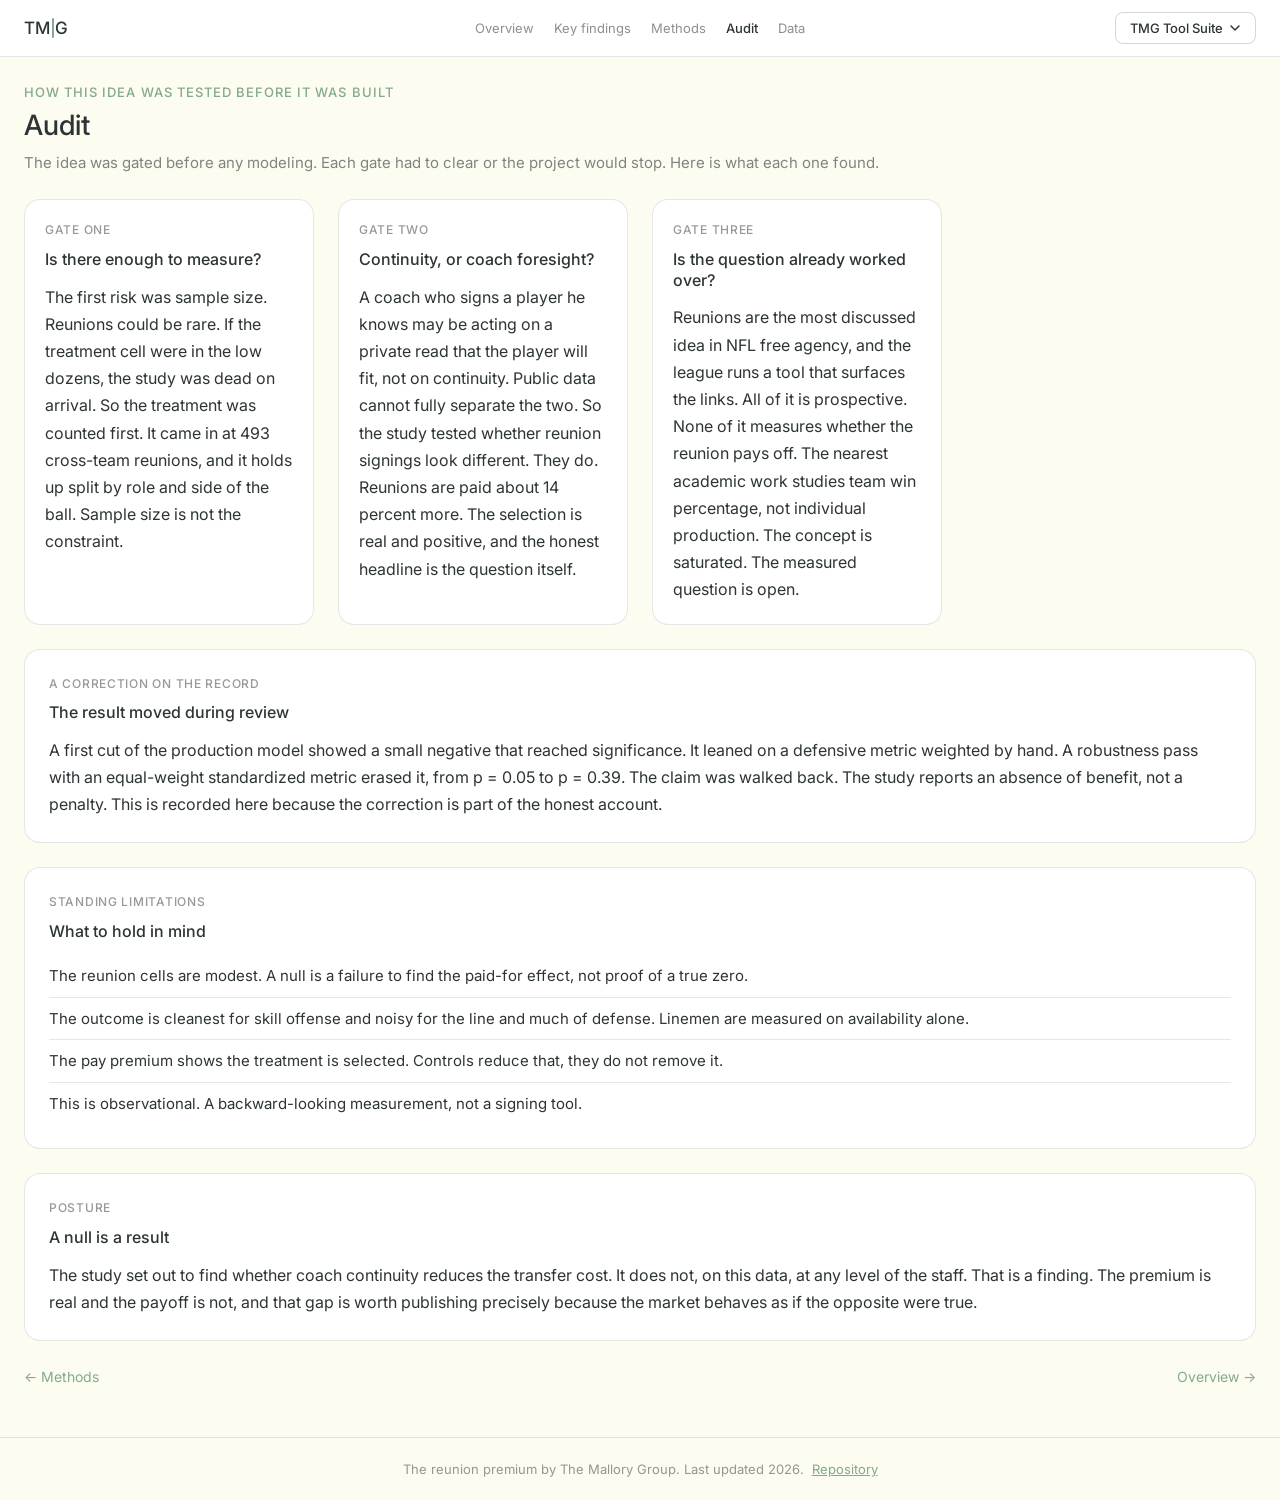
==== audit.html @ 7d099945 "Update description styling in multiple HTML files to remove max-width restriction for improved reada" ====
<!doctype html>
<html lang="en">
<head>
<meta charset="utf-8">
<meta name="viewport" content="width=device-width, initial-scale=1">
<title>Audit — The reunion premium</title>
<style>
:root {
  --tmg-cream: #FDFCF0;
  --tmg-charcoal: #2D3436;
  --tmg-sage: #84A98C;
  --tmg-sage-hover: #6B8F74;
  --tmg-white: #FFFFFF;
  --tmg-bg: var(--tmg-cream);
  --tmg-text: var(--tmg-charcoal);
  --tmg-accent: var(--tmg-sage);
  --tmg-surface: var(--tmg-white);
  --tmg-success: #2E8540;
  --tmg-warning: #C47F00;
  --tmg-error: #B00020;
  --tmg-border: 1px solid rgba(45, 52, 54, 0.12);
  --tmg-border-hover: 1px solid rgba(132, 169, 140, 0.50);
  --tmg-bento-radius: 16px;
  --tmg-nav-radius: 8px;
  --tmg-btn-radius: 8px;
  --tmg-gap: 24px;
  --tmg-gap-sm: 12px;
  --tmg-shadow-sm: 0 1px 3px rgba(45, 52, 54, 0.08);
  --tmg-shadow-md: 0 2px 8px rgba(45, 52, 54, 0.10);
}
</style>
<link rel="preconnect" href="https://fonts.googleapis.com">
<link rel="preconnect" href="https://fonts.gstatic.com" crossorigin>
<link href="https://fonts.googleapis.com/css2?family=Inter:wght@400;500&display=swap" rel="stylesheet">
<link rel="stylesheet" href="tmg.css">
<link rel="stylesheet" href="study.css">
</head>
<body>
<nav class="tmg-nav" role="banner">
  <div class="tmg-nav-main">
    <div class="tmg-logo" aria-label="The Mallory Group"><span>TM</span><div class="tmg-logo-divider" aria-hidden="true"></div><span>G</span></div>
    <div class="tmg-nav-links">
      <a href="index.html">Overview</a>
      <a href="findings.html">Key findings</a>
      <a href="methods.html">Methods</a>
      <a href="audit.html" class="active">Audit</a>
      <a href="data.html">Data</a>
    </div>
    <div class="tmg-dropdown-wrap">
      <button class="tmg-dropdown-btn" id="tmgDdBtn" aria-haspopup="true" aria-expanded="false" aria-controls="tmgDdMenu">TMG Tool Suite
        <svg class="tmg-chevron" viewBox="0 0 12 12" fill="none" width="12" height="12" aria-hidden="true"><path d="M2 4l4 4 4-4" stroke="currentColor" stroke-width="1.5" stroke-linecap="round"/></svg></button>
      <div class="tmg-dropdown-menu" id="tmgDdMenu" role="menu">
        <a href="https://rmallorybpc.github.io/nhl-free-agency-research/welcome.html" target="_blank" rel="noreferrer" role="menuitem">NHL Free Agency Research</a>
        <a href="https://rmallorybpc.github.io/nflanalysis/dashboard/src/findings.html?season=2022&team_id=PHI" target="_blank" rel="noreferrer" role="menuitem">NFL Analysis</a>
        <a href="https://rmallorybpc.github.io/nba-research-project/" target="_blank" rel="noreferrer" role="menuitem">NBA Supermax Research</a>
        <a href="https://rmallorybpc.github.io/nhl-play-for-contract/" target="_blank" rel="noreferrer" role="menuitem">NHL Play for Contract</a>
        <a href="https://rmallorybpc.github.io/talent-portability-research/" target="_blank" rel="noreferrer" role="menuitem">Talent Portability Research</a>
        <a href="https://rmallorybpc.github.io/external-hire-premium/" target="_blank" rel="noreferrer" role="menuitem">External Hire Premium</a>
        <a href="https://rmallorybpc.github.io/nfl-coach-continuity/" target="_blank" rel="noreferrer" role="menuitem">NFL Coach Continuity</a>
        <a href="https://rmallorybpc.github.io/recipes/" target="_blank" rel="noreferrer" role="menuitem">Recipe Book</a>
        <a href="https://rmallorybpc.github.io/pdf-multi-agent-analysis/" target="_blank" rel="noreferrer" role="menuitem">PDF Multi-Agent Analysis</a>
        <a href="https://content-integrity-audit.pages.dev/" target="_blank" rel="noreferrer" role="menuitem">Content Integrity</a>
        <a href="https://rmallorybpc.github.io/housing-market-intel/" target="_blank" rel="noreferrer" role="menuitem">Housing Market Intel</a>
        <a href="https://rmallorybpc.github.io/real-estate-report/" target="_blank" rel="noreferrer" role="menuitem">Real Estate Report</a>
      </div>
    </div>
  </div>
</nav>

<main><div class="tmg-page tmg-container">
  <header class="tmg-page-header">
    <p class="tmg-eyebrow">How this idea was tested before it was built</p>
    <h1 class="tmg-page-title">Audit</h1>
    <p class="study-lede tmg-page-desc" style="max-width:none">The idea was gated before any modeling. Each gate had to clear or the project would stop. Here is what each one found.</p>
  </header>

  <div class="tmg-bento-grid">
    <section class="tmg-card">
      <div class="tmg-card-label">Gate one</div>
      <h3 class="tmg-h3 tmg-card-title">Is there enough to measure?</h3>
      <div class="study-prose" style="margin-top:8px"><p>The first risk was sample size. Reunions could be rare. If the treatment cell were in the low dozens, the study was dead on arrival. So the treatment was counted first. It came in at 493 cross-team reunions, and it holds up split by role and side of the ball. Sample size is not the constraint.</p></div>
    </section>

    <section class="tmg-card">
      <div class="tmg-card-label">Gate two</div>
      <h3 class="tmg-h3 tmg-card-title">Continuity, or coach foresight?</h3>
      <div class="study-prose" style="margin-top:8px"><p>A coach who signs a player he knows may be acting on a private read that the player will fit, not on continuity. Public data cannot fully separate the two. So the study tested whether reunion signings look different. They do. Reunions are paid about 14 percent more. The selection is real and positive, and the honest headline is the question itself.</p></div>
    </section>

    <section class="tmg-card">
      <div class="tmg-card-label">Gate three</div>
      <h3 class="tmg-h3 tmg-card-title">Is the question already worked over?</h3>
      <div class="study-prose" style="margin-top:8px"><p>Reunions are the most discussed idea in NFL free agency, and the league runs a tool that surfaces the links. All of it is prospective. None of it measures whether the reunion pays off. The nearest academic work studies team win percentage, not individual production. The concept is saturated. The measured question is open.</p></div>
    </section>

    <section class="tmg-card-wide">
      <div class="tmg-card-label">A correction on the record</div>
      <h3 class="tmg-h3 tmg-card-title">The result moved during review</h3>
      <div class="study-prose" style="margin-top:8px"><p>A first cut of the production model showed a small negative that reached significance. It leaned on a defensive metric weighted by hand. A robustness pass with an equal-weight standardized metric erased it, from p = 0.05 to p = 0.39. The claim was walked back. The study reports an absence of benefit, not a penalty. This is recorded here because the correction is part of the honest account.</p></div>
    </section>

    <section class="tmg-card-wide">
      <div class="tmg-card-label">Standing limitations</div>
      <h3 class="tmg-h3 tmg-card-title">What to hold in mind</h3>
      <div class="study-prose" style="margin-top:8px">
        <ul>
          <li>The reunion cells are modest. A null is a failure to find the paid-for effect, not proof of a true zero.</li>
          <li>The outcome is cleanest for skill offense and noisy for the line and much of defense. Linemen are measured on availability alone.</li>
          <li>The pay premium shows the treatment is selected. Controls reduce that, they do not remove it.</li>
          <li>This is observational. A backward-looking measurement, not a signing tool.</li>
        </ul>
      </div>
    </section>

    <section class="tmg-card-wide">
      <div class="tmg-card-label">Posture</div>
      <h3 class="tmg-h3 tmg-card-title">A null is a result</h3>
      <div class="study-prose" style="margin-top:8px"><p>The study set out to find whether coach continuity reduces the transfer cost. It does not, on this data, at any level of the staff. That is a finding. The premium is real and the payoff is not, and that gap is worth publishing precisely because the market behaves as if the opposite were true.</p></div>
    </section>
  </div>

  <div class="pagenav">
    <a href="methods.html">&larr; Methods</a>
    <a href="index.html">Overview &rarr;</a>
  </div>
</div></main>

<footer class="tmg-footer">
  The reunion premium by The Mallory Group. Last updated 2026. &nbsp;<a href="https://github.com/rmallorybpc/nfl-coach-continuity" style="color:var(--tmg-sage)">Repository</a>
</footer>
<script>
(function(){var b=document.getElementById('tmgDdBtn'),m=document.getElementById('tmgDdMenu');if(!b||!m)return;
b.addEventListener('click',function(e){e.stopPropagation();var o=m.classList.toggle('open');b.classList.toggle('open',o);b.setAttribute('aria-expanded',String(o));});
document.addEventListener('click',function(){m.classList.remove('open');b.classList.remove('open');b.setAttribute('aria-expanded','false');});
document.addEventListener('keydown',function(e){if(e.key==='Escape'){m.classList.remove('open');b.classList.remove('open');b.setAttribute('aria-expanded','false');b.focus();}});})();
</script>
</body>
</html>
---- tmg.css ----
/* ============================================================
   TMG Design System — The Mallory Group
   dist/tmg.css — v2.0

   CDN usage (add to every repo <head>):
   <link rel="stylesheet" href="https://rmallorybpc.github.io/tmg-brand-guide/dist/tmg.css">

   Google Font (add above the CSS link):
   <link rel="preconnect" href="https://fonts.googleapis.com">
   <link href="https://fonts.googleapis.com/css2?family=Inter:wght@400;500&display=swap" rel="stylesheet">
   ============================================================ */


/* ── 1. Tokens ─────────────────────────────────────────────── */
:root {
  /* Palette */
  --tmg-cream:        #FDFCF0;
  --tmg-charcoal:     #2D3436;
  --tmg-sage:         #84A98C;
  --tmg-sage-hover:   #6B8F74;
  --tmg-white:        #FFFFFF;

  /* Semantic */
  --tmg-bg:           var(--tmg-cream);
  --tmg-text:         var(--tmg-charcoal);
  --tmg-accent:       var(--tmg-sage);
  --tmg-surface:      var(--tmg-white);

  /* Status */
  --tmg-success:      #2E8540;
  --tmg-warning:      #C47F00;
  --tmg-error:        #B00020;

  /* Borders */
  --tmg-border:       1px solid rgba(45, 52, 54, 0.12);
  --tmg-border-hover: 1px solid rgba(132, 169, 140, 0.50);

  /* Radii */
  --tmg-bento-radius: 16px;
  --tmg-nav-radius:   8px;
  --tmg-btn-radius:   8px;

  /* Spacing */
  --tmg-gap:          24px;
  --tmg-gap-sm:       12px;

  /* Elevation */
  --tmg-shadow-sm:    0 1px 3px rgba(45, 52, 54, 0.08);
  --tmg-shadow-md:    0 2px 8px rgba(45, 52, 54, 0.10);
}


/* ── 2. Reset & base ───────────────────────────────────────── */
*, *::before, *::after { box-sizing: border-box; }

body {
  background: var(--tmg-bg);
  color: var(--tmg-text);
  font-family: Inter, -apple-system, BlinkMacSystemFont, "Segoe UI", Roboto, "Helvetica Neue", Arial, sans-serif;
  font-size: 16px;
  line-height: 1.7;
  margin: 0;
}

:focus-visible {
  outline: 3px solid rgba(132, 169, 140, 0.40);
  outline-offset: 2px;
}

.sr-only {
  position: absolute; width: 1px; height: 1px; padding: 0;
  margin: -1px; overflow: hidden; clip: rect(0,0,0,0);
  white-space: nowrap; border: 0;
}


/* ── 3. Typography ─────────────────────────────────────────── */
.tmg-eyebrow    { font-size: 13px;  font-weight: 500; letter-spacing: 0.08em; text-transform: uppercase; color: var(--tmg-sage); margin: 0 0 4px; }
.tmg-h1         { font-size: 28px;  font-weight: 500; line-height: 1.3; color: var(--tmg-charcoal); margin: 0 0 8px; }
.tmg-h2         { font-size: 20px;  font-weight: 500; line-height: 1.3; color: var(--tmg-charcoal); margin: 0 0 6px; }
.tmg-h3         { font-size: 16px;  font-weight: 500; line-height: 1.3; color: var(--tmg-charcoal); margin: 0 0 6px; }
.tmg-body       { font-size: 16px;  font-weight: 400; line-height: 1.7; color: var(--tmg-charcoal); }
.tmg-body-sm    { font-size: 13px;  font-weight: 400; color: var(--tmg-charcoal); }
.tmg-label      { font-size: 13px;  font-weight: 500; color: var(--tmg-charcoal); }
.tmg-label-caps { font-size: 12px;  font-weight: 500; letter-spacing: 0.06em; text-transform: uppercase; color: rgba(45,52,54,0.50); }
.tmg-metric     { font-size: 28px;  font-weight: 500; color: var(--tmg-charcoal); }
.tmg-text-muted { color: rgba(45, 52, 54, 0.55); }
.tmg-text-accent{ color: var(--tmg-sage); }


/* ── 4. Navigation ─────────────────────────────────────────── */
.tmg-nav {
  position: sticky; top: 0; z-index: 100;
  background: var(--tmg-white); border-bottom: var(--tmg-border);
  padding: 0 24px; height: 56px;
  display: flex; align-items: center; justify-content: space-between;
}

.tmg-logo {
  display: flex; align-items: center;
  font-size: 17px; font-weight: 500; letter-spacing: 0.02em;
  color: var(--tmg-charcoal); text-decoration: none;
}

.tmg-logo-divider {
  width: 2px; height: 20px;
  background: var(--tmg-sage); border-radius: 2px; margin: 0 1px;
}

.tmg-dropdown-wrap { position: relative; }

.tmg-dropdown-btn {
  background: transparent; border: 1px solid rgba(45,52,54,0.20);
  border-radius: var(--tmg-btn-radius); padding: 7px 14px;
  font-size: 13px; font-weight: 500; color: var(--tmg-charcoal);
  cursor: pointer; display: inline-flex; align-items: center; gap: 6px;
  font-family: inherit; transition: background 0.15s;
}
.tmg-dropdown-btn:hover,
.tmg-dropdown-btn.open          { background: rgba(132,169,140,0.10); }
.tmg-dropdown-btn:focus-visible { outline: 3px solid rgba(132,169,140,0.35); outline-offset: 2px; }

.tmg-chevron { transition: transform 0.2s; flex-shrink: 0; }
.tmg-dropdown-btn.open .tmg-chevron { transform: rotate(180deg); }

.tmg-dropdown-menu {
  display: none; position: absolute; right: 0; top: calc(100% + 6px);
  background: var(--tmg-white); border: var(--tmg-border);
  border-radius: 10px; padding: 6px; min-width: 220px;
  z-index: 200; box-shadow: var(--tmg-shadow-md);
}
.tmg-dropdown-menu.open { display: block; }

.tmg-dropdown-menu a {
  display: block; padding: 8px 12px; border-radius: 6px;
  font-size: 13px; color: var(--tmg-charcoal); text-decoration: none;
  transition: background 0.12s, color 0.12s;
}
.tmg-dropdown-menu a:hover          { background: rgba(132,169,140,0.12); color: var(--tmg-sage-hover); }
.tmg-dropdown-menu a:focus-visible  { outline: 2px solid var(--tmg-sage); outline-offset: -2px; border-radius: 6px; }


/* ── 5. Layout ─────────────────────────────────────────────── */
.tmg-page {
  background: var(--tmg-bg);
  min-height: 100vh;
  padding: var(--tmg-gap);
}

.tmg-container {
  max-width: 1280px;
  margin: 0 auto;
}

.tmg-bento-grid {
  display: grid;
  grid-template-columns: repeat(auto-fit, minmax(280px, 1fr));
  gap: var(--tmg-gap);
}

.tmg-page-header { margin-bottom: var(--tmg-gap); }
.tmg-page-title  { font-size: 28px; font-weight: 500; color: var(--tmg-charcoal); margin: 0 0 8px; line-height: 1.3; }
.tmg-page-desc   { font-size: 15px; color: rgba(45,52,54,0.60); margin: 0; }

.tmg-footer {
  padding: 20px 24px; text-align: center;
  font-size: 13px; color: rgba(45,52,54,0.50);
  border-top: var(--tmg-border); margin-top: var(--tmg-gap);
}


/* ── 6. Cards ──────────────────────────────────────────────── */
.tmg-card {
  background: var(--tmg-white);
  border: var(--tmg-border);
  border-radius: var(--tmg-bento-radius);
  padding: 20px;
}

.tmg-card-wide {
  background: var(--tmg-white);
  border: var(--tmg-border);
  border-radius: var(--tmg-bento-radius);
  padding: 24px;
  grid-column: 1 / -1;
}

.tmg-card-label { font-size: 12px; font-weight: 500; text-transform: uppercase; letter-spacing: 0.06em; color: rgba(45,52,54,0.50); margin: 0 0 8px; }
.tmg-card-title { font-size: 16px; font-weight: 500; color: var(--tmg-charcoal); margin: 0 0 14px; }
.tmg-card-value { font-size: 28px; font-weight: 500; color: var(--tmg-charcoal); margin: 0 0 4px; }
.tmg-card-sub   { font-size: 12px; color: var(--tmg-sage); margin: 0; }
.tmg-trend-up   { color: var(--tmg-success); font-size: 13px; font-weight: 500; }
.tmg-trend-down { color: var(--tmg-error);   font-size: 13px; font-weight: 500; }


/* ── 7. Buttons ────────────────────────────────────────────── */
.tmg-btn {
  background: var(--tmg-charcoal); color: var(--tmg-white);
  border: none; border-radius: var(--tmg-btn-radius);
  padding: 10px 16px; font-size: 13px; font-weight: 500;
  cursor: pointer; display: inline-flex; align-items: center; gap: 6px;
  font-family: inherit; transition: background 0.15s;
}
.tmg-btn:hover          { background: #3D4446; }
.tmg-btn:active         { transform: scale(0.98); }
.tmg-btn:focus-visible  { outline: 3px solid rgba(45,52,54,0.20); outline-offset: 2px; }

.tmg-btn-ghost {
  background: transparent; color: var(--tmg-charcoal);
  border: 1px solid rgba(45,52,54,0.20); border-radius: var(--tmg-btn-radius);
  padding: 10px 16px; font-size: 13px; font-weight: 500;
  cursor: pointer; display: inline-flex; align-items: center; gap: 6px;
  font-family: inherit; transition: border-color 0.15s, color 0.15s;
}
.tmg-btn-ghost:hover         { border-color: var(--tmg-sage); color: var(--tmg-sage-hover); }
.tmg-btn-ghost:active        { transform: scale(0.98); }
.tmg-btn-ghost:focus-visible { outline: 3px solid rgba(132,169,140,0.35); outline-offset: 2px; }


/* ── 8. Tables ─────────────────────────────────────────────── */
.tmg-table { width: 100%; border-collapse: collapse; font-size: 13px; }

.tmg-table th {
  background: rgba(132,169,140,0.15); color: var(--tmg-charcoal);
  font-weight: 500; font-size: 12px; text-transform: uppercase;
  letter-spacing: 0.04em; padding: 9px 14px; text-align: left;
  border-bottom: 1px solid rgba(132,169,140,0.25);
}

.tmg-table td {
  padding: 9px 14px;
  border-bottom: 1px solid rgba(45,52,54,0.07);
  color: var(--tmg-charcoal);
}

.tmg-table tr:last-child td { border-bottom: none; }
.tmg-table tr:hover td      { background: rgba(132,169,140,0.04); }


/* ── 9. Form inputs ────────────────────────────────────────── */
.tmg-input,
.tmg-select,
.tmg-textarea {
  width: 100%; background: var(--tmg-white); color: var(--tmg-charcoal);
  border: var(--tmg-border); border-radius: var(--tmg-btn-radius);
  padding: 9px 12px; font-size: 14px; font-family: inherit;
  transition: border-color 0.15s, box-shadow 0.15s; box-sizing: border-box;
}
.tmg-input:focus,
.tmg-select:focus,
.tmg-textarea:focus {
  outline: none; border-color: var(--tmg-sage);
  box-shadow: 0 0 0 3px rgba(132,169,140,0.15);
}
.tmg-input::placeholder { color: rgba(45,52,54,0.35); }

.tmg-field-label {
  display: block; font-size: 13px; font-weight: 500;
  color: var(--tmg-charcoal); margin-bottom: 6px;
}
---- study.css ----
/* Study-specific supplements. TMG tokens only. Base styles come from tmg.css (CDN). */
.tmg-nav{display:block;height:auto;padding:0}
.tmg-nav-main{height:56px;padding:0 24px;display:grid;grid-template-columns:1fr auto 1fr;align-items:center;column-gap:16px}
.tmg-logo{justify-self:start}
.tmg-dropdown-wrap{justify-self:end}
.tmg-nav-links{display:flex;align-items:center;justify-content:center;gap:20px;font-size:13px;white-space:nowrap}
.tmg-nav-links a{color:rgba(45,52,54,.55);text-decoration:none}
.tmg-nav-links a.active{color:var(--tmg-charcoal);font-weight:500}
.tmg-nav-links a:hover{color:var(--tmg-sage-hover)}
@media (max-width:980px){
	.tmg-nav-main{grid-template-columns:auto 1fr auto;column-gap:10px;padding:0 12px}
	.tmg-nav-links{justify-content:flex-start;gap:14px;overflow-x:auto;scrollbar-width:thin}
}
.study-lede{font-size:15px;color:rgba(45,52,54,.60);max-width:64ch;margin:8px 0 0;line-height:1.6}
.eyebrow{font-size:13px;font-weight:500;letter-spacing:.08em;text-transform:uppercase;color:var(--tmg-sage);margin:0 0 6px}
.study-prose p{margin:0 0 12px;font-size:16px;line-height:1.7}
.study-prose p:last-child{margin-bottom:0}
.study-prose ul{margin:0;padding:0;list-style:none}
.study-prose li{padding:8px 0;border-bottom:var(--tmg-border);font-size:15px}
.study-prose li:last-child{border-bottom:none}
.klabel{color:rgba(45,52,54,.55)}
.chart-area{display:flex;gap:32px;flex-wrap:wrap;align-items:flex-start}
.chart-col{flex:1 1 300px;min-width:270px}
.chart-area-split .chart-col + .chart-col{border-left:var(--tmg-border);padding-left:24px}
@media (max-width:700px){
	.chart-area-split .chart-col + .chart-col{border-left:none;padding-left:0}
}
.chart-col h4{font-size:12px;font-weight:500;text-transform:uppercase;letter-spacing:.06em;color:rgba(45,52,54,.50);margin:0 0 8px}
figure{margin:0}
figcaption{font-size:13px;color:rgba(45,52,54,.55);margin-top:14px;max-width:66ch;line-height:1.6}
svg{max-width:100%;height:auto;display:block}
.tmg-table td.num{text-align:right;font-variant-numeric:tabular-nums;white-space:nowrap}
.pagenav{display:flex;justify-content:space-between;gap:16px;margin-top:var(--tmg-gap);font-size:14px}
.pagenav a{color:var(--tmg-sage);text-decoration:none}
.pagenav a:hover{color:var(--tmg-sage-hover)}
.note{font-size:13px;color:rgba(45,52,54,.55);margin-top:4px}
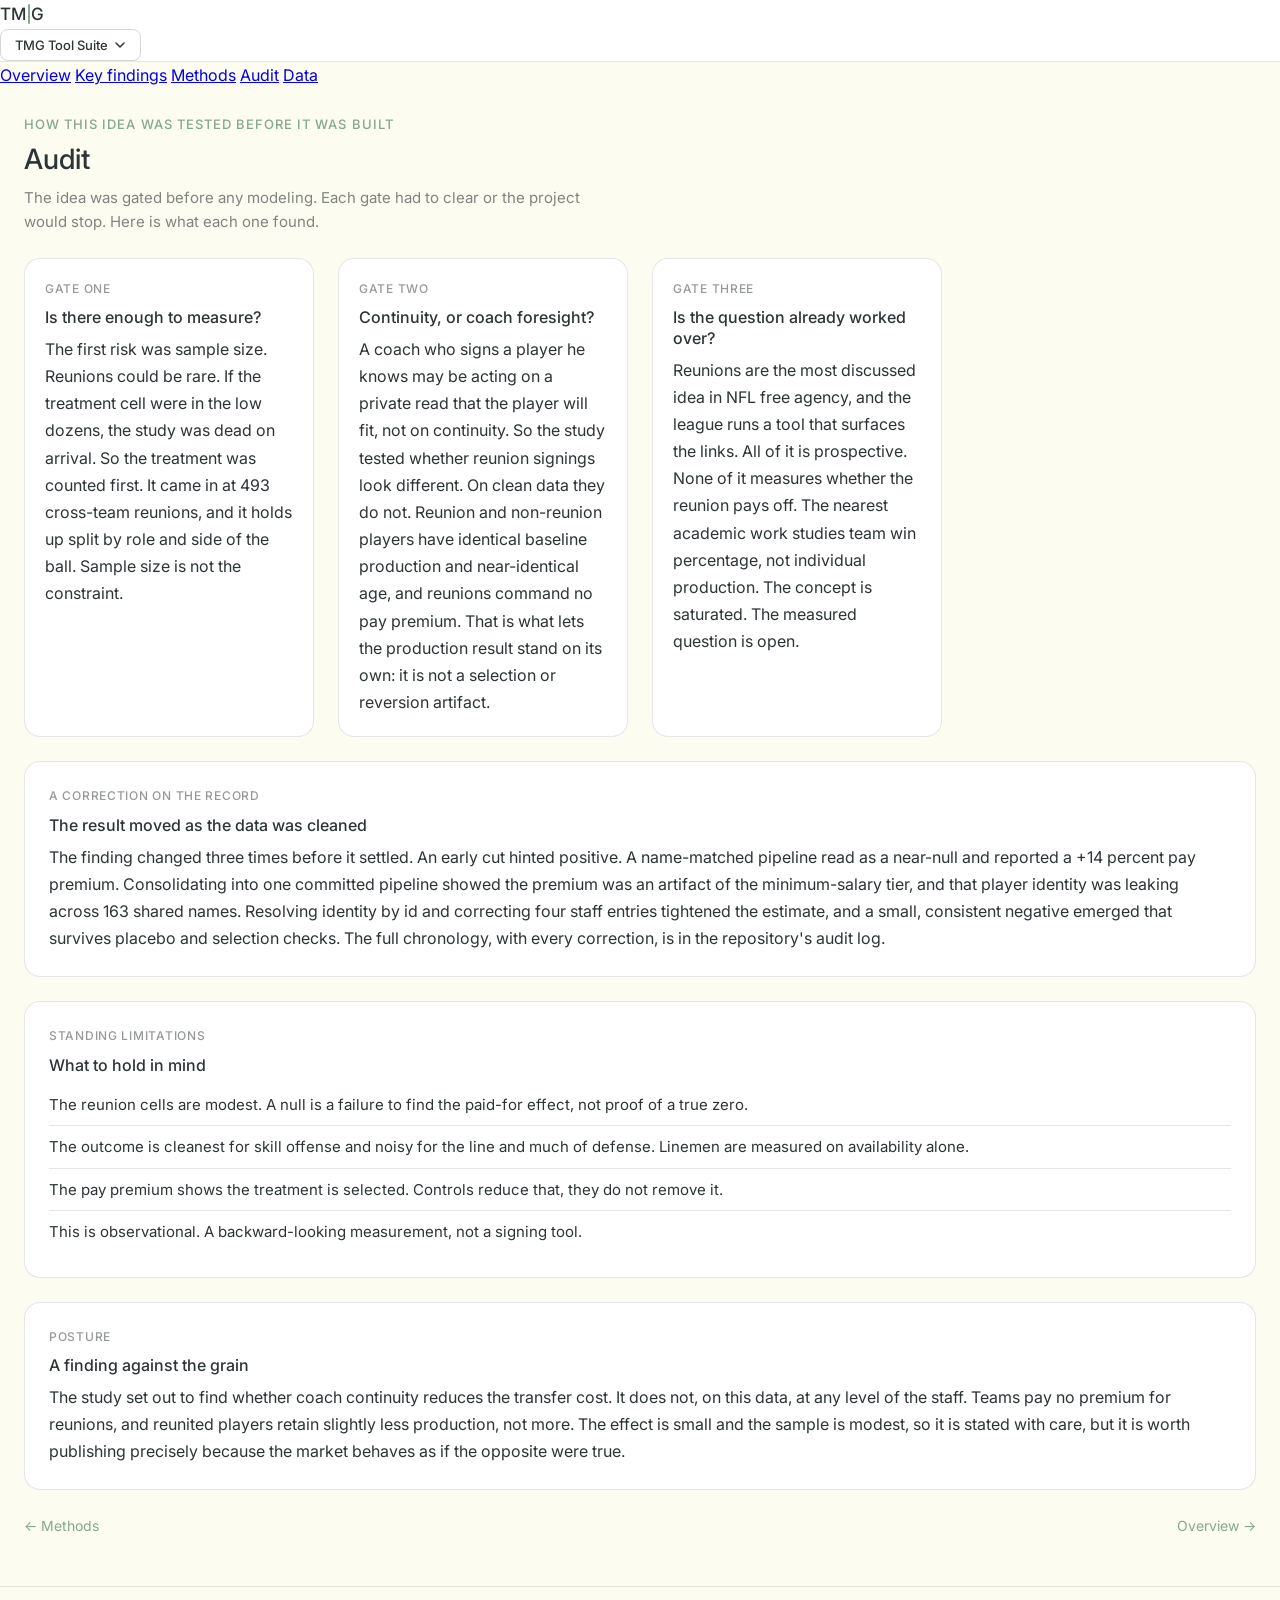
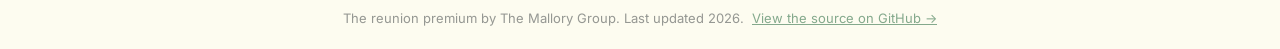
==== commit 007d3985: "Update audit.html updated audit decisions" ====
--- a/audit.html
+++ b/audit.html
@@ -4,31 +4,6 @@
 <meta charset="utf-8">
 <meta name="viewport" content="width=device-width, initial-scale=1">
 <title>Audit — The reunion premium</title>
-<style>
-:root {
-  --tmg-cream: #FDFCF0;
-  --tmg-charcoal: #2D3436;
-  --tmg-sage: #84A98C;
-  --tmg-sage-hover: #6B8F74;
-  --tmg-white: #FFFFFF;
-  --tmg-bg: var(--tmg-cream);
-  --tmg-text: var(--tmg-charcoal);
-  --tmg-accent: var(--tmg-sage);
-  --tmg-surface: var(--tmg-white);
-  --tmg-success: #2E8540;
-  --tmg-warning: #C47F00;
-  --tmg-error: #B00020;
-  --tmg-border: 1px solid rgba(45, 52, 54, 0.12);
-  --tmg-border-hover: 1px solid rgba(132, 169, 140, 0.50);
-  --tmg-bento-radius: 16px;
-  --tmg-nav-radius: 8px;
-  --tmg-btn-radius: 8px;
-  --tmg-gap: 24px;
-  --tmg-gap-sm: 12px;
-  --tmg-shadow-sm: 0 1px 3px rgba(45, 52, 54, 0.08);
-  --tmg-shadow-md: 0 2px 8px rgba(45, 52, 54, 0.10);
-}
-</style>
 <link rel="preconnect" href="https://fonts.googleapis.com">
 <link rel="preconnect" href="https://fonts.gstatic.com" crossorigin>
 <link href="https://fonts.googleapis.com/css2?family=Inter:wght@400;500&display=swap" rel="stylesheet">
@@ -37,71 +12,70 @@
 </head>
 <body>
 <nav class="tmg-nav" role="banner">
-  <div class="tmg-nav-main">
-    <div class="tmg-logo" aria-label="The Mallory Group"><span>TM</span><div class="tmg-logo-divider" aria-hidden="true"></div><span>G</span></div>
-    <div class="tmg-nav-links">
-      <a href="index.html">Overview</a>
-      <a href="findings.html">Key findings</a>
-      <a href="methods.html">Methods</a>
-      <a href="audit.html" class="active">Audit</a>
-      <a href="data.html">Data</a>
-    </div>
-    <div class="tmg-dropdown-wrap">
-      <button class="tmg-dropdown-btn" id="tmgDdBtn" aria-haspopup="true" aria-expanded="false" aria-controls="tmgDdMenu">TMG Tool Suite
-        <svg class="tmg-chevron" viewBox="0 0 12 12" fill="none" width="12" height="12" aria-hidden="true"><path d="M2 4l4 4 4-4" stroke="currentColor" stroke-width="1.5" stroke-linecap="round"/></svg></button>
-      <div class="tmg-dropdown-menu" id="tmgDdMenu" role="menu">
-        <a href="https://rmallorybpc.github.io/nhl-free-agency-research/welcome.html" target="_blank" rel="noreferrer" role="menuitem">NHL Free Agency Research</a>
-        <a href="https://rmallorybpc.github.io/nflanalysis/dashboard/src/findings.html?season=2022&team_id=PHI" target="_blank" rel="noreferrer" role="menuitem">NFL Analysis</a>
-        <a href="https://rmallorybpc.github.io/nba-research-project/" target="_blank" rel="noreferrer" role="menuitem">NBA Supermax Research</a>
-        <a href="https://rmallorybpc.github.io/nhl-play-for-contract/" target="_blank" rel="noreferrer" role="menuitem">NHL Play for Contract</a>
-        <a href="https://rmallorybpc.github.io/talent-portability-research/" target="_blank" rel="noreferrer" role="menuitem">Talent Portability Research</a>
-        <a href="https://rmallorybpc.github.io/external-hire-premium/" target="_blank" rel="noreferrer" role="menuitem">External Hire Premium</a>
-        <a href="https://rmallorybpc.github.io/nfl-coach-continuity/" target="_blank" rel="noreferrer" role="menuitem">NFL Coach Continuity</a>
-        <a href="https://rmallorybpc.github.io/recipes/" target="_blank" rel="noreferrer" role="menuitem">Recipe Book</a>
-        <a href="https://rmallorybpc.github.io/pdf-multi-agent-analysis/" target="_blank" rel="noreferrer" role="menuitem">PDF Multi-Agent Analysis</a>
-        <a href="https://content-integrity-audit.pages.dev/" target="_blank" rel="noreferrer" role="menuitem">Content Integrity</a>
-        <a href="https://rmallorybpc.github.io/housing-market-intel/" target="_blank" rel="noreferrer" role="menuitem">Housing Market Intel</a>
-        <a href="https://rmallorybpc.github.io/real-estate-report/" target="_blank" rel="noreferrer" role="menuitem">Real Estate Report</a>
-      </div>
+  <div class="tmg-logo" aria-label="The Mallory Group"><span>TM</span><div class="tmg-logo-divider" aria-hidden="true"></div><span>G</span></div>
+  <div class="tmg-dropdown-wrap">
+    <button class="tmg-dropdown-btn" id="tmgDdBtn" aria-haspopup="true" aria-expanded="false" aria-controls="tmgDdMenu">TMG Tool Suite
+      <svg class="tmg-chevron" viewBox="0 0 12 12" fill="none" width="12" height="12" aria-hidden="true"><path d="M2 4l4 4 4-4" stroke="currentColor" stroke-width="1.5" stroke-linecap="round"/></svg></button>
+    <div class="tmg-dropdown-menu" id="tmgDdMenu" role="menu">
+      <a href="https://rmallorybpc.github.io/nhl-free-agency-research/welcome.html" target="_blank" rel="noreferrer" role="menuitem">NHL Free Agency Research</a>
+      <a href="https://rmallorybpc.github.io/nflanalysis/dashboard/src/findings.html?season=2022&team_id=PHI" target="_blank" rel="noreferrer" role="menuitem">NFL Analysis</a>
+      <a href="https://rmallorybpc.github.io/nba-research-project/" target="_blank" rel="noreferrer" role="menuitem">NBA Supermax Research</a>
+      <a href="https://rmallorybpc.github.io/nhl-play-for-contract/" target="_blank" rel="noreferrer" role="menuitem">NHL Play for Contract</a>
+      <a href="https://rmallorybpc.github.io/talent-portability-research/" target="_blank" rel="noreferrer" role="menuitem">Talent Portability Research</a>
+      <a href="https://rmallorybpc.github.io/external-hire-premium/" target="_blank" rel="noreferrer" role="menuitem">External Hire Premium</a>
+      <a href="https://rmallorybpc.github.io/nfl-coach-continuity/" target="_blank" rel="noreferrer" role="menuitem">NFL Coach Continuity</a>
+      <a href="https://rmallorybpc.github.io/recipes/" target="_blank" rel="noreferrer" role="menuitem">Recipe Book</a>
+      <a href="https://rmallorybpc.github.io/pdf-multi-agent-analysis/" target="_blank" rel="noreferrer" role="menuitem">PDF Multi-Agent Analysis</a>
+      <a href="https://content-integrity-audit.pages.dev/" target="_blank" rel="noreferrer" role="menuitem">Content Integrity</a>
+      <a href="https://rmallorybpc.github.io/housing-market-intel/" target="_blank" rel="noreferrer" role="menuitem">Housing Market Intel</a>
+      <a href="https://rmallorybpc.github.io/real-estate-report/" target="_blank" rel="noreferrer" role="menuitem">Real Estate Report</a>
+    
     </div>
   </div>
 </nav>
+<div class="study-subnav"><div class="inner">
+  <a href="index.html">Overview</a>
+  <a href="findings.html">Key findings</a>
+  <a href="methods.html">Methods</a>
+  <a href="audit.html" class="active">Audit</a>
+  <a href="data.html">Data</a>
+</div></div>
 
-<main><div class="tmg-page tmg-container">
+<main class="tmg-page"><div class="tmg-container">
   <header class="tmg-page-header">
-    <p class="tmg-eyebrow">How this idea was tested before it was built</p>
+    <p class="eyebrow">How this idea was tested before it was built</p>
     <h1 class="tmg-page-title">Audit</h1>
-    <p class="study-lede tmg-page-desc" style="max-width:none">The idea was gated before any modeling. Each gate had to clear or the project would stop. Here is what each one found.</p>
+    <p class="study-lede">The idea was gated before any modeling. Each gate had to clear or the project would stop. Here is what each one found.</p>
   </header>
 
   <div class="tmg-bento-grid">
     <section class="tmg-card">
       <div class="tmg-card-label">Gate one</div>
-      <h3 class="tmg-h3 tmg-card-title">Is there enough to measure?</h3>
+      <h3 class="tmg-h3">Is there enough to measure?</h3>
       <div class="study-prose" style="margin-top:8px"><p>The first risk was sample size. Reunions could be rare. If the treatment cell were in the low dozens, the study was dead on arrival. So the treatment was counted first. It came in at 493 cross-team reunions, and it holds up split by role and side of the ball. Sample size is not the constraint.</p></div>
     </section>
 
     <section class="tmg-card">
       <div class="tmg-card-label">Gate two</div>
-      <h3 class="tmg-h3 tmg-card-title">Continuity, or coach foresight?</h3>
-      <div class="study-prose" style="margin-top:8px"><p>A coach who signs a player he knows may be acting on a private read that the player will fit, not on continuity. Public data cannot fully separate the two. So the study tested whether reunion signings look different. They do. Reunions are paid about 14 percent more. The selection is real and positive, and the honest headline is the question itself.</p></div>
+      <h3 class="tmg-h3">Continuity, or coach foresight?</h3>
+      <div class="study-prose" style="margin-top:8px"><p>A coach who signs a player he knows may be acting on a private read that the player will fit, not on continuity. So the study tested whether reunion signings look different. On clean data they do not. Reunion and non-reunion players have identical baseline production and near-identical age, and reunions command no pay premium. That is what lets the production result stand on its own: it is not a selection or reversion artifact.</p></div>
     </section>
 
     <section class="tmg-card">
       <div class="tmg-card-label">Gate three</div>
-      <h3 class="tmg-h3 tmg-card-title">Is the question already worked over?</h3>
+      <h3 class="tmg-h3">Is the question already worked over?</h3>
       <div class="study-prose" style="margin-top:8px"><p>Reunions are the most discussed idea in NFL free agency, and the league runs a tool that surfaces the links. All of it is prospective. None of it measures whether the reunion pays off. The nearest academic work studies team win percentage, not individual production. The concept is saturated. The measured question is open.</p></div>
     </section>
 
     <section class="tmg-card-wide">
       <div class="tmg-card-label">A correction on the record</div>
-      <h3 class="tmg-h3 tmg-card-title">The result moved during review</h3>
-      <div class="study-prose" style="margin-top:8px"><p>A first cut of the production model showed a small negative that reached significance. It leaned on a defensive metric weighted by hand. A robustness pass with an equal-weight standardized metric erased it, from p = 0.05 to p = 0.39. The claim was walked back. The study reports an absence of benefit, not a penalty. This is recorded here because the correction is part of the honest account.</p></div>
+      <h3 class="tmg-h3">The result moved as the data was cleaned</h3>
+      <div class="study-prose" style="margin-top:8px"><p>The finding changed three times before it settled. An early cut hinted positive. A name-matched pipeline read as a near-null and reported a +14 percent pay premium. Consolidating into one committed pipeline showed the premium was an artifact of the minimum-salary tier, and that player identity was leaking across 163 shared names. Resolving identity by id and correcting four staff entries tightened the estimate, and a small, consistent negative emerged that survives placebo and selection checks. The full chronology, with every correction, is in the repository's audit log.</p></div>
     </section>
 
     <section class="tmg-card-wide">
       <div class="tmg-card-label">Standing limitations</div>
-      <h3 class="tmg-h3 tmg-card-title">What to hold in mind</h3>
+      <h3 class="tmg-h3">What to hold in mind</h3>
       <div class="study-prose" style="margin-top:8px">
         <ul>
           <li>The reunion cells are modest. A null is a failure to find the paid-for effect, not proof of a true zero.</li>
@@ -114,8 +88,8 @@
 
     <section class="tmg-card-wide">
       <div class="tmg-card-label">Posture</div>
-      <h3 class="tmg-h3 tmg-card-title">A null is a result</h3>
-      <div class="study-prose" style="margin-top:8px"><p>The study set out to find whether coach continuity reduces the transfer cost. It does not, on this data, at any level of the staff. That is a finding. The premium is real and the payoff is not, and that gap is worth publishing precisely because the market behaves as if the opposite were true.</p></div>
+      <h3 class="tmg-h3">A finding against the grain</h3>
+      <div class="study-prose" style="margin-top:8px"><p>The study set out to find whether coach continuity reduces the transfer cost. It does not, on this data, at any level of the staff. Teams pay no premium for reunions, and reunited players retain slightly less production, not more. The effect is small and the sample is modest, so it is stated with care, but it is worth publishing precisely because the market behaves as if the opposite were true.</p></div>
     </section>
   </div>
 
@@ -126,7 +100,7 @@
 </div></main>
 
 <footer class="tmg-footer">
-  The reunion premium by The Mallory Group. Last updated 2026. &nbsp;<a href="https://github.com/rmallorybpc/nfl-coach-continuity" style="color:var(--tmg-sage)">Repository</a>
+  The reunion premium by The Mallory Group. Last updated 2026. &nbsp;<a href="https://github.com/rmallorybpc/nfl-coach-continuity" style="color:var(--tmg-sage)">View the source on GitHub &rarr;</a>
 </footer>
 <script>
 (function(){var b=document.getElementById('tmgDdBtn'),m=document.getElementById('tmgDdMenu');if(!b||!m)return;
--- a/study.css
+++ b/study.css
@@ -29,8 +29,38 @@
 figure{margin:0}
 figcaption{font-size:13px;color:rgba(45,52,54,.55);margin-top:14px;max-width:66ch;line-height:1.6}
 svg{max-width:100%;height:auto;display:block}
+.chart-point-hit{cursor:default;outline:none}
+.chart-point-hit circle{transition:fill .15s ease,r .15s ease,stroke .15s ease}
+.chart-point-hit:hover circle,.chart-point-hit:focus-visible circle{fill:var(--tmg-sage-hover);r:5}
+.chart-point-hit:focus-visible circle{stroke:rgba(45,52,54,.7);stroke-width:1.25}
 .tmg-table td.num{text-align:right;font-variant-numeric:tabular-nums;white-space:nowrap}
 .pagenav{display:flex;justify-content:space-between;gap:16px;margin-top:var(--tmg-gap);font-size:14px}
 .pagenav a{color:var(--tmg-sage);text-decoration:none}
 .pagenav a:hover{color:var(--tmg-sage-hover)}
 .note{font-size:13px;color:rgba(45,52,54,.55);margin-top:4px}
+
+.findings-prose-top{margin-top:8px}
+.findings-prose-mid{margin-top:12px}
+.findings-prose-block{margin:8px 0 14px}
+.th-right{text-align:right}
+
+/* Key findings page: keep A correction / What it means large and prominent. */
+.findings-tall-card{display:flex;flex-direction:column;min-height:clamp(360px,48vh,620px)}
+.findings-grid .findings-tall-card{grid-column:1/-1}
+
+@media (min-width:1192px){
+	.findings-grid .findings-tall-card{grid-column:span 2;min-height:clamp(420px,56vh,740px)}
+}
+
+/* Methods page: make Model and Sources cards occupy more of the row and viewport. */
+.methods-tall-card{display:flex;flex-direction:column;min-height:clamp(360px,48vh,620px);grid-column:1/-1}
+
+@media (min-width:1192px){
+	.methods-tall-card{grid-column:span 2;min-height:clamp(420px,58vh,760px)}
+}
+
+@media (max-width:980px){
+	.findings-tall-card{min-height:0}
+	.findings-grid .findings-tall-card{grid-column:auto}
+	.methods-tall-card{min-height:0;grid-column:auto}
+}
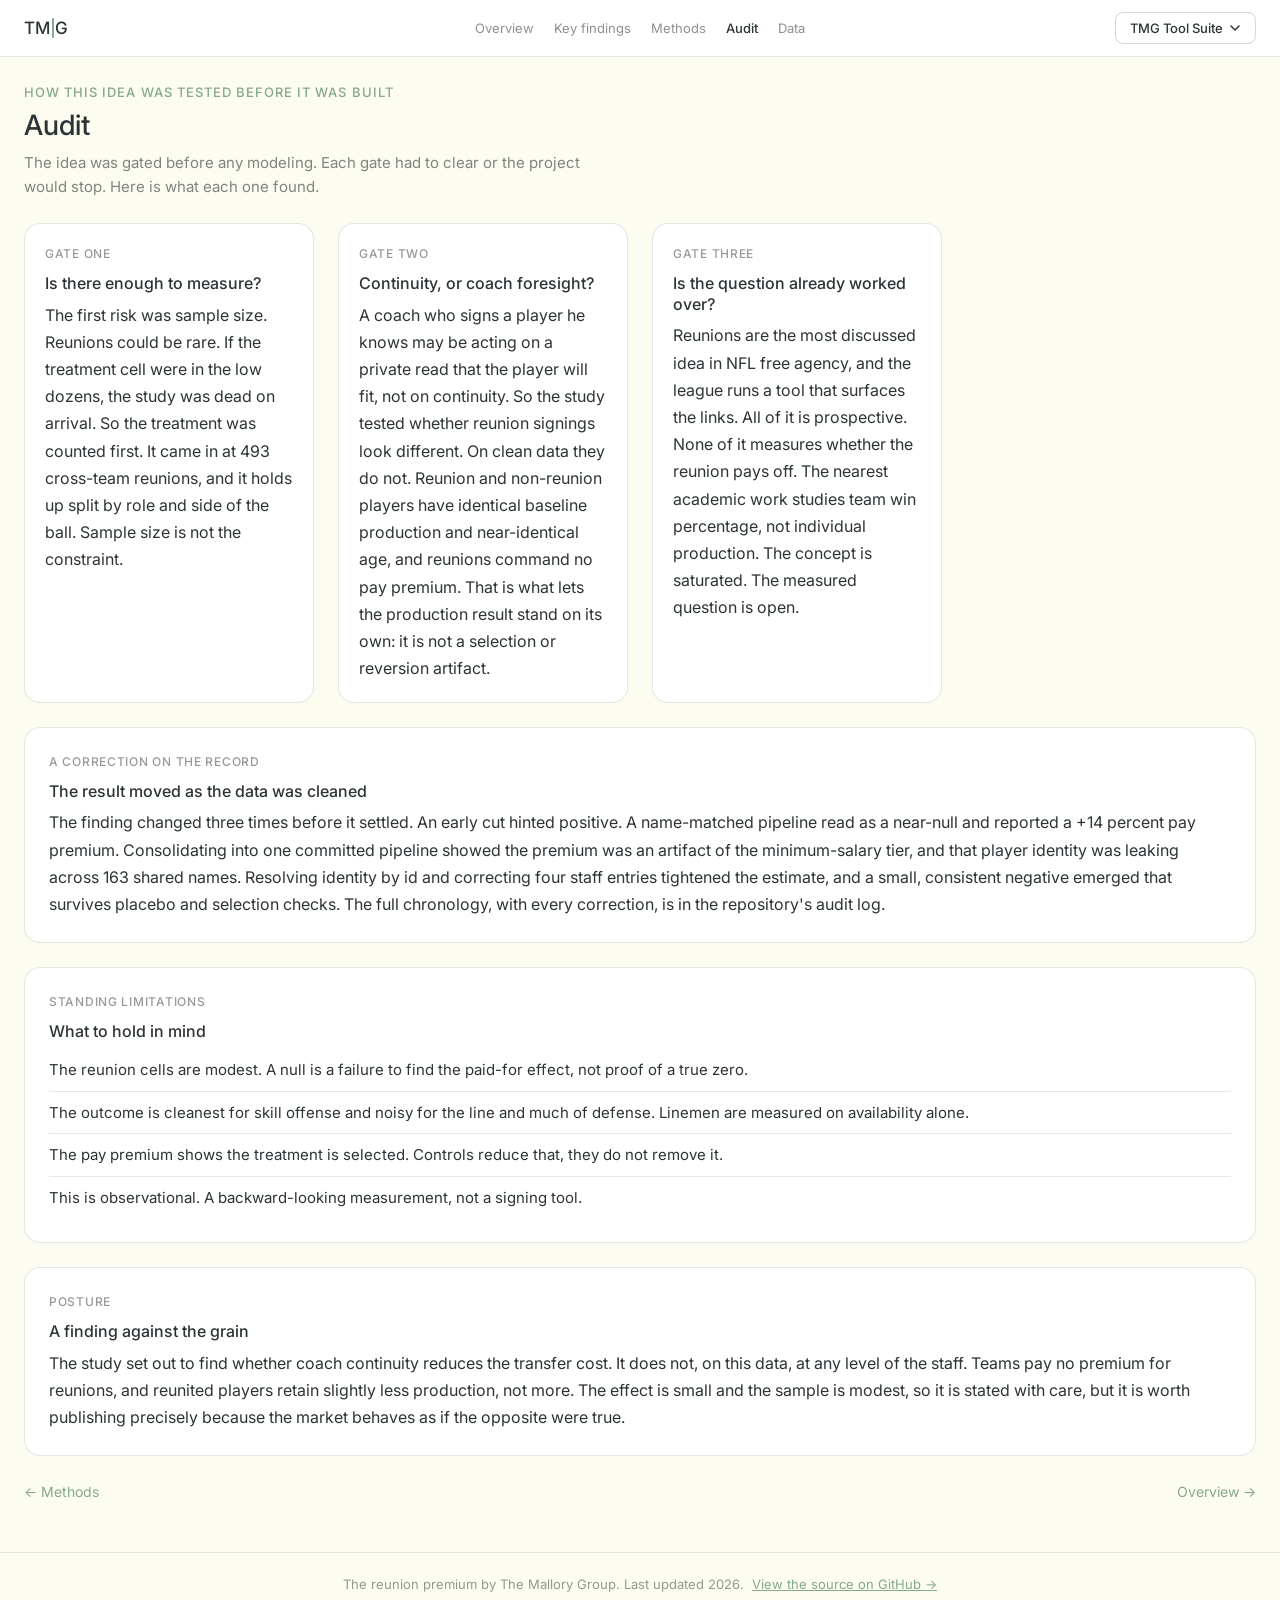
==== commit 6ec22c2d: "Refactor navigation structure and improve styling for consistency across audit, findings, and method" ====
--- a/audit.html
+++ b/audit.html
@@ -12,38 +12,39 @@
 </head>
 <body>
 <nav class="tmg-nav" role="banner">
-  <div class="tmg-logo" aria-label="The Mallory Group"><span>TM</span><div class="tmg-logo-divider" aria-hidden="true"></div><span>G</span></div>
-  <div class="tmg-dropdown-wrap">
-    <button class="tmg-dropdown-btn" id="tmgDdBtn" aria-haspopup="true" aria-expanded="false" aria-controls="tmgDdMenu">TMG Tool Suite
-      <svg class="tmg-chevron" viewBox="0 0 12 12" fill="none" width="12" height="12" aria-hidden="true"><path d="M2 4l4 4 4-4" stroke="currentColor" stroke-width="1.5" stroke-linecap="round"/></svg></button>
-    <div class="tmg-dropdown-menu" id="tmgDdMenu" role="menu">
-      <a href="https://rmallorybpc.github.io/nhl-free-agency-research/welcome.html" target="_blank" rel="noreferrer" role="menuitem">NHL Free Agency Research</a>
-      <a href="https://rmallorybpc.github.io/nflanalysis/dashboard/src/findings.html?season=2022&team_id=PHI" target="_blank" rel="noreferrer" role="menuitem">NFL Analysis</a>
-      <a href="https://rmallorybpc.github.io/nba-research-project/" target="_blank" rel="noreferrer" role="menuitem">NBA Supermax Research</a>
-      <a href="https://rmallorybpc.github.io/nhl-play-for-contract/" target="_blank" rel="noreferrer" role="menuitem">NHL Play for Contract</a>
-      <a href="https://rmallorybpc.github.io/talent-portability-research/" target="_blank" rel="noreferrer" role="menuitem">Talent Portability Research</a>
-      <a href="https://rmallorybpc.github.io/external-hire-premium/" target="_blank" rel="noreferrer" role="menuitem">External Hire Premium</a>
-      <a href="https://rmallorybpc.github.io/nfl-coach-continuity/" target="_blank" rel="noreferrer" role="menuitem">NFL Coach Continuity</a>
-      <a href="https://rmallorybpc.github.io/recipes/" target="_blank" rel="noreferrer" role="menuitem">Recipe Book</a>
-      <a href="https://rmallorybpc.github.io/pdf-multi-agent-analysis/" target="_blank" rel="noreferrer" role="menuitem">PDF Multi-Agent Analysis</a>
-      <a href="https://content-integrity-audit.pages.dev/" target="_blank" rel="noreferrer" role="menuitem">Content Integrity</a>
-      <a href="https://rmallorybpc.github.io/housing-market-intel/" target="_blank" rel="noreferrer" role="menuitem">Housing Market Intel</a>
-      <a href="https://rmallorybpc.github.io/real-estate-report/" target="_blank" rel="noreferrer" role="menuitem">Real Estate Report</a>
-    
+  <div class="tmg-nav-main">
+    <div class="tmg-logo" aria-label="The Mallory Group"><span>TM</span><div class="tmg-logo-divider" aria-hidden="true"></div><span>G</span></div>
+    <div class="tmg-nav-links">
+      <a href="index.html">Overview</a>
+      <a href="findings.html">Key findings</a>
+      <a href="methods.html">Methods</a>
+      <a href="audit.html" class="active">Audit</a>
+      <a href="data.html">Data</a>
+    </div>
+    <div class="tmg-dropdown-wrap">
+      <button class="tmg-dropdown-btn" id="tmgDdBtn" aria-haspopup="true" aria-expanded="false" aria-controls="tmgDdMenu">TMG Tool Suite
+        <svg class="tmg-chevron" viewBox="0 0 12 12" fill="none" width="12" height="12" aria-hidden="true"><path d="M2 4l4 4 4-4" stroke="currentColor" stroke-width="1.5" stroke-linecap="round"/></svg></button>
+      <div class="tmg-dropdown-menu" id="tmgDdMenu" role="menu">
+        <a href="https://rmallorybpc.github.io/nhl-free-agency-research/welcome.html" target="_blank" rel="noreferrer" role="menuitem">NHL Free Agency Research</a>
+        <a href="https://rmallorybpc.github.io/nflanalysis/dashboard/src/findings.html?season=2022&team_id=PHI" target="_blank" rel="noreferrer" role="menuitem">NFL Analysis</a>
+        <a href="https://rmallorybpc.github.io/nba-research-project/" target="_blank" rel="noreferrer" role="menuitem">NBA Supermax Research</a>
+        <a href="https://rmallorybpc.github.io/nhl-play-for-contract/" target="_blank" rel="noreferrer" role="menuitem">NHL Play for Contract</a>
+        <a href="https://rmallorybpc.github.io/talent-portability-research/" target="_blank" rel="noreferrer" role="menuitem">Talent Portability Research</a>
+        <a href="https://rmallorybpc.github.io/external-hire-premium/" target="_blank" rel="noreferrer" role="menuitem">External Hire Premium</a>
+        <a href="https://rmallorybpc.github.io/nfl-coach-continuity/" target="_blank" rel="noreferrer" role="menuitem">NFL Coach Continuity</a>
+        <a href="https://rmallorybpc.github.io/recipes/" target="_blank" rel="noreferrer" role="menuitem">Recipe Book</a>
+        <a href="https://rmallorybpc.github.io/pdf-multi-agent-analysis/" target="_blank" rel="noreferrer" role="menuitem">PDF Multi-Agent Analysis</a>
+        <a href="https://content-integrity-audit.pages.dev/" target="_blank" rel="noreferrer" role="menuitem">Content Integrity</a>
+        <a href="https://rmallorybpc.github.io/housing-market-intel/" target="_blank" rel="noreferrer" role="menuitem">Housing Market Intel</a>
+        <a href="https://rmallorybpc.github.io/real-estate-report/" target="_blank" rel="noreferrer" role="menuitem">Real Estate Report</a>
+      </div>
     </div>
   </div>
 </nav>
-<div class="study-subnav"><div class="inner">
-  <a href="index.html">Overview</a>
-  <a href="findings.html">Key findings</a>
-  <a href="methods.html">Methods</a>
-  <a href="audit.html" class="active">Audit</a>
-  <a href="data.html">Data</a>
-</div></div>
 
 <main class="tmg-page"><div class="tmg-container">
   <header class="tmg-page-header">
-    <p class="eyebrow">How this idea was tested before it was built</p>
+    <p class="tmg-eyebrow">How this idea was tested before it was built</p>
     <h1 class="tmg-page-title">Audit</h1>
     <p class="study-lede">The idea was gated before any modeling. Each gate had to clear or the project would stop. Here is what each one found.</p>
   </header>
@@ -52,31 +53,31 @@
     <section class="tmg-card">
       <div class="tmg-card-label">Gate one</div>
       <h3 class="tmg-h3">Is there enough to measure?</h3>
-      <div class="study-prose" style="margin-top:8px"><p>The first risk was sample size. Reunions could be rare. If the treatment cell were in the low dozens, the study was dead on arrival. So the treatment was counted first. It came in at 493 cross-team reunions, and it holds up split by role and side of the ball. Sample size is not the constraint.</p></div>
+      <div class="study-prose study-prose-top"><p>The first risk was sample size. Reunions could be rare. If the treatment cell were in the low dozens, the study was dead on arrival. So the treatment was counted first. It came in at 493 cross-team reunions, and it holds up split by role and side of the ball. Sample size is not the constraint.</p></div>
     </section>
 
     <section class="tmg-card">
       <div class="tmg-card-label">Gate two</div>
       <h3 class="tmg-h3">Continuity, or coach foresight?</h3>
-      <div class="study-prose" style="margin-top:8px"><p>A coach who signs a player he knows may be acting on a private read that the player will fit, not on continuity. So the study tested whether reunion signings look different. On clean data they do not. Reunion and non-reunion players have identical baseline production and near-identical age, and reunions command no pay premium. That is what lets the production result stand on its own: it is not a selection or reversion artifact.</p></div>
+      <div class="study-prose study-prose-top"><p>A coach who signs a player he knows may be acting on a private read that the player will fit, not on continuity. So the study tested whether reunion signings look different. On clean data they do not. Reunion and non-reunion players have identical baseline production and near-identical age, and reunions command no pay premium. That is what lets the production result stand on its own: it is not a selection or reversion artifact.</p></div>
     </section>
 
     <section class="tmg-card">
       <div class="tmg-card-label">Gate three</div>
       <h3 class="tmg-h3">Is the question already worked over?</h3>
-      <div class="study-prose" style="margin-top:8px"><p>Reunions are the most discussed idea in NFL free agency, and the league runs a tool that surfaces the links. All of it is prospective. None of it measures whether the reunion pays off. The nearest academic work studies team win percentage, not individual production. The concept is saturated. The measured question is open.</p></div>
+      <div class="study-prose study-prose-top"><p>Reunions are the most discussed idea in NFL free agency, and the league runs a tool that surfaces the links. All of it is prospective. None of it measures whether the reunion pays off. The nearest academic work studies team win percentage, not individual production. The concept is saturated. The measured question is open.</p></div>
     </section>
 
     <section class="tmg-card-wide">
       <div class="tmg-card-label">A correction on the record</div>
       <h3 class="tmg-h3">The result moved as the data was cleaned</h3>
-      <div class="study-prose" style="margin-top:8px"><p>The finding changed three times before it settled. An early cut hinted positive. A name-matched pipeline read as a near-null and reported a +14 percent pay premium. Consolidating into one committed pipeline showed the premium was an artifact of the minimum-salary tier, and that player identity was leaking across 163 shared names. Resolving identity by id and correcting four staff entries tightened the estimate, and a small, consistent negative emerged that survives placebo and selection checks. The full chronology, with every correction, is in the repository's audit log.</p></div>
+      <div class="study-prose study-prose-top"><p>The finding changed three times before it settled. An early cut hinted positive. A name-matched pipeline read as a near-null and reported a +14 percent pay premium. Consolidating into one committed pipeline showed the premium was an artifact of the minimum-salary tier, and that player identity was leaking across 163 shared names. Resolving identity by id and correcting four staff entries tightened the estimate, and a small, consistent negative emerged that survives placebo and selection checks. The full chronology, with every correction, is in the repository's audit log.</p></div>
     </section>
 
     <section class="tmg-card-wide">
       <div class="tmg-card-label">Standing limitations</div>
       <h3 class="tmg-h3">What to hold in mind</h3>
-      <div class="study-prose" style="margin-top:8px">
+      <div class="study-prose study-prose-top">
         <ul>
           <li>The reunion cells are modest. A null is a failure to find the paid-for effect, not proof of a true zero.</li>
           <li>The outcome is cleanest for skill offense and noisy for the line and much of defense. Linemen are measured on availability alone.</li>
@@ -89,7 +90,7 @@
     <section class="tmg-card-wide">
       <div class="tmg-card-label">Posture</div>
       <h3 class="tmg-h3">A finding against the grain</h3>
-      <div class="study-prose" style="margin-top:8px"><p>The study set out to find whether coach continuity reduces the transfer cost. It does not, on this data, at any level of the staff. Teams pay no premium for reunions, and reunited players retain slightly less production, not more. The effect is small and the sample is modest, so it is stated with care, but it is worth publishing precisely because the market behaves as if the opposite were true.</p></div>
+      <div class="study-prose study-prose-top"><p>The study set out to find whether coach continuity reduces the transfer cost. It does not, on this data, at any level of the staff. Teams pay no premium for reunions, and reunited players retain slightly less production, not more. The effect is small and the sample is modest, so it is stated with care, but it is worth publishing precisely because the market behaves as if the opposite were true.</p></div>
     </section>
   </div>
 
--- a/study.css
+++ b/study.css
@@ -39,6 +39,9 @@
 .pagenav a:hover{color:var(--tmg-sage-hover)}
 .note{font-size:13px;color:rgba(45,52,54,.55);margin-top:4px}
 
+.study-prose-top{margin-top:8px}
+.study-prose-mid{margin-top:12px}
+.study-prose-block{margin:8px 0 14px}
 .findings-prose-top{margin-top:8px}
 .findings-prose-mid{margin-top:12px}
 .findings-prose-block{margin:8px 0 14px}
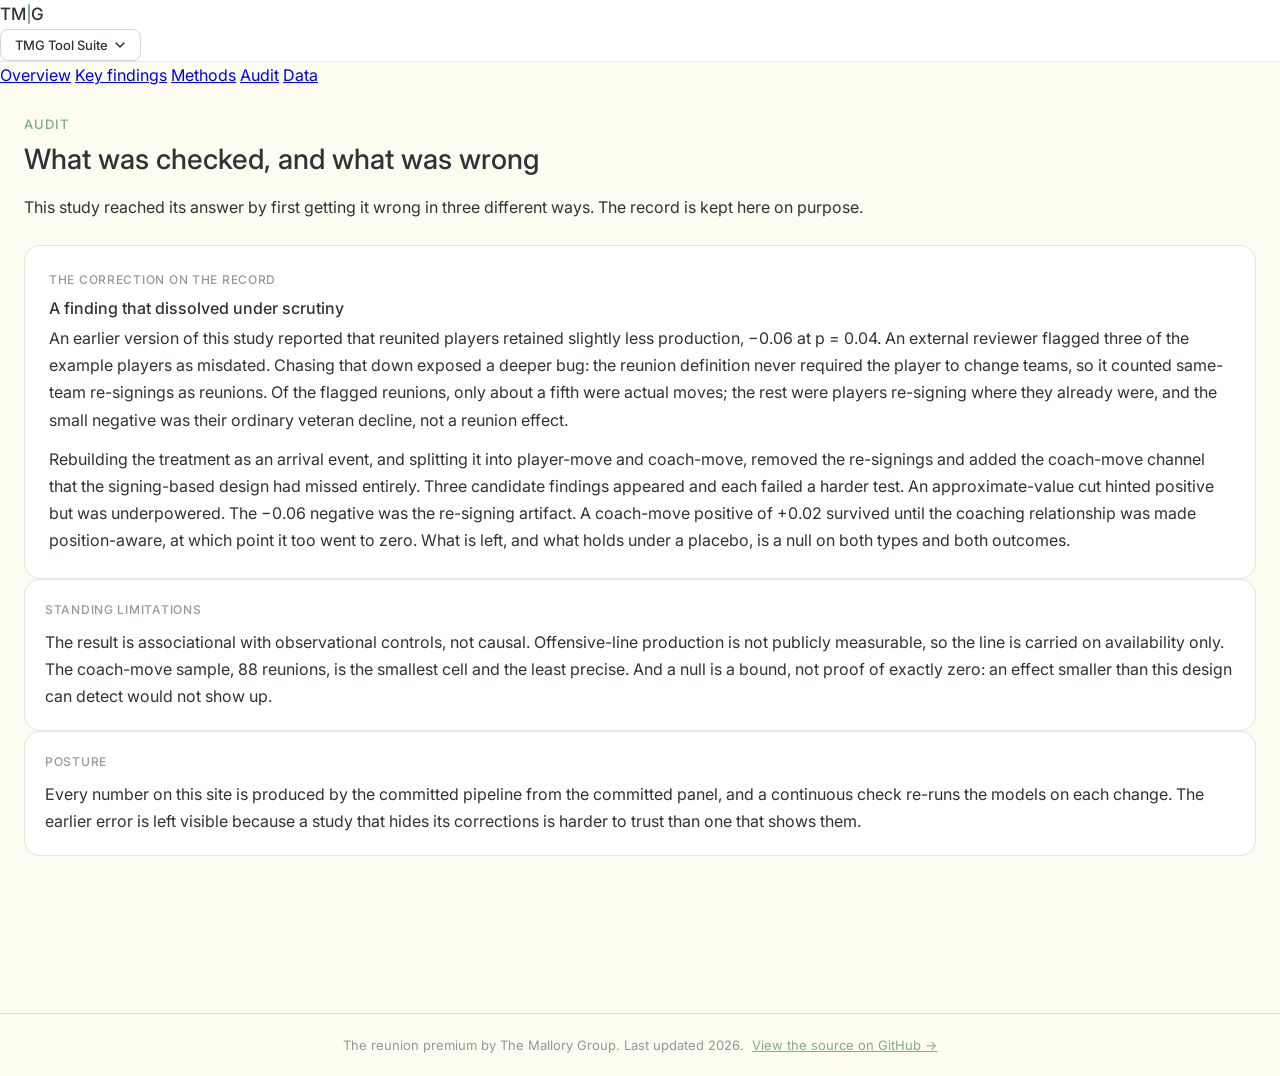
==== commit 786b1ae8: "Update audit.html audit update v2" ====
--- a/audit.html
+++ b/audit.html
@@ -12,92 +12,57 @@
 </head>
 <body>
 <nav class="tmg-nav" role="banner">
-  <div class="tmg-nav-main">
-    <div class="tmg-logo" aria-label="The Mallory Group"><span>TM</span><div class="tmg-logo-divider" aria-hidden="true"></div><span>G</span></div>
-    <div class="tmg-nav-links">
-      <a href="index.html">Overview</a>
-      <a href="findings.html">Key findings</a>
-      <a href="methods.html">Methods</a>
-      <a href="audit.html" class="active">Audit</a>
-      <a href="data.html">Data</a>
-    </div>
-    <div class="tmg-dropdown-wrap">
-      <button class="tmg-dropdown-btn" id="tmgDdBtn" aria-haspopup="true" aria-expanded="false" aria-controls="tmgDdMenu">TMG Tool Suite
-        <svg class="tmg-chevron" viewBox="0 0 12 12" fill="none" width="12" height="12" aria-hidden="true"><path d="M2 4l4 4 4-4" stroke="currentColor" stroke-width="1.5" stroke-linecap="round"/></svg></button>
-      <div class="tmg-dropdown-menu" id="tmgDdMenu" role="menu">
-        <a href="https://rmallorybpc.github.io/nhl-free-agency-research/welcome.html" target="_blank" rel="noreferrer" role="menuitem">NHL Free Agency Research</a>
-        <a href="https://rmallorybpc.github.io/nflanalysis/dashboard/src/findings.html?season=2022&team_id=PHI" target="_blank" rel="noreferrer" role="menuitem">NFL Analysis</a>
-        <a href="https://rmallorybpc.github.io/nba-research-project/" target="_blank" rel="noreferrer" role="menuitem">NBA Supermax Research</a>
-        <a href="https://rmallorybpc.github.io/nhl-play-for-contract/" target="_blank" rel="noreferrer" role="menuitem">NHL Play for Contract</a>
-        <a href="https://rmallorybpc.github.io/talent-portability-research/" target="_blank" rel="noreferrer" role="menuitem">Talent Portability Research</a>
-        <a href="https://rmallorybpc.github.io/external-hire-premium/" target="_blank" rel="noreferrer" role="menuitem">External Hire Premium</a>
-        <a href="https://rmallorybpc.github.io/nfl-coach-continuity/" target="_blank" rel="noreferrer" role="menuitem">NFL Coach Continuity</a>
-        <a href="https://rmallorybpc.github.io/recipes/" target="_blank" rel="noreferrer" role="menuitem">Recipe Book</a>
-        <a href="https://rmallorybpc.github.io/pdf-multi-agent-analysis/" target="_blank" rel="noreferrer" role="menuitem">PDF Multi-Agent Analysis</a>
-        <a href="https://content-integrity-audit.pages.dev/" target="_blank" rel="noreferrer" role="menuitem">Content Integrity</a>
-        <a href="https://rmallorybpc.github.io/housing-market-intel/" target="_blank" rel="noreferrer" role="menuitem">Housing Market Intel</a>
-        <a href="https://rmallorybpc.github.io/real-estate-report/" target="_blank" rel="noreferrer" role="menuitem">Real Estate Report</a>
-      </div>
+  <div class="tmg-logo" aria-label="The Mallory Group"><span>TM</span><div class="tmg-logo-divider" aria-hidden="true"></div><span>G</span></div>
+  <div class="tmg-dropdown-wrap">
+    <button class="tmg-dropdown-btn" id="tmgDdBtn" aria-haspopup="true" aria-expanded="false" aria-controls="tmgDdMenu">TMG Tool Suite
+      <svg class="tmg-chevron" viewBox="0 0 12 12" fill="none" width="12" height="12" aria-hidden="true"><path d="M2 4l4 4 4-4" stroke="currentColor" stroke-width="1.5" stroke-linecap="round"/></svg></button>
+    <div class="tmg-dropdown-menu" id="tmgDdMenu" role="menu">
+      <a href="https://rmallorybpc.github.io/nhl-free-agency-research/welcome.html" target="_blank" rel="noreferrer" role="menuitem">NHL Free Agency Research</a>
+      <a href="https://rmallorybpc.github.io/nflanalysis/dashboard/src/findings.html?season=2022&team_id=PHI" target="_blank" rel="noreferrer" role="menuitem">NFL Analysis</a>
+      <a href="https://rmallorybpc.github.io/nba-research-project/" target="_blank" rel="noreferrer" role="menuitem">NBA Supermax Research</a>
+      <a href="https://rmallorybpc.github.io/nhl-play-for-contract/" target="_blank" rel="noreferrer" role="menuitem">NHL Play for Contract</a>
+      <a href="https://rmallorybpc.github.io/talent-portability-research/" target="_blank" rel="noreferrer" role="menuitem">Talent Portability Research</a>
+      <a href="https://rmallorybpc.github.io/external-hire-premium/" target="_blank" rel="noreferrer" role="menuitem">External Hire Premium</a>
+      <a href="https://rmallorybpc.github.io/nfl-coach-continuity/" target="_blank" rel="noreferrer" role="menuitem">NFL Coach Continuity</a>
+      <a href="https://rmallorybpc.github.io/recipes/" target="_blank" rel="noreferrer" role="menuitem">Recipe Book</a>
+      <a href="https://rmallorybpc.github.io/pdf-multi-agent-analysis/" target="_blank" rel="noreferrer" role="menuitem">PDF Multi-Agent Analysis</a>
+      <a href="https://content-integrity-audit.pages.dev/" target="_blank" rel="noreferrer" role="menuitem">Content Integrity</a>
+      <a href="https://rmallorybpc.github.io/housing-market-intel/" target="_blank" rel="noreferrer" role="menuitem">Housing Market Intel</a>
+      <a href="https://rmallorybpc.github.io/real-estate-report/" target="_blank" rel="noreferrer" role="menuitem">Real Estate Report</a>
+    
     </div>
   </div>
 </nav>
+<div class="study-subnav"><div class="inner">
+  <a href="index.html">Overview</a>
+  <a href="findings.html">Key findings</a>
+  <a href="methods.html">Methods</a>
+  <a href="audit.html" class="active">Audit</a>
+  <a href="data.html">Data</a>
+</div></div>
 
 <main class="tmg-page"><div class="tmg-container">
   <header class="tmg-page-header">
-    <p class="tmg-eyebrow">How this idea was tested before it was built</p>
-    <h1 class="tmg-page-title">Audit</h1>
-    <p class="study-lede">The idea was gated before any modeling. Each gate had to clear or the project would stop. Here is what each one found.</p>
+    <p class="eyebrow">Audit</p>
+    <h1 class="tmg-page-title">What was checked, and what was wrong</h1>
+    <p class="study-desc">This study reached its answer by first getting it wrong in three different ways. The record is kept here on purpose.</p>
   </header>
-
-  <div class="tmg-bento-grid">
-    <section class="tmg-card">
-      <div class="tmg-card-label">Gate one</div>
-      <h3 class="tmg-h3">Is there enough to measure?</h3>
-      <div class="study-prose study-prose-top"><p>The first risk was sample size. Reunions could be rare. If the treatment cell were in the low dozens, the study was dead on arrival. So the treatment was counted first. It came in at 493 cross-team reunions, and it holds up split by role and side of the ball. Sample size is not the constraint.</p></div>
-    </section>
-
-    <section class="tmg-card">
-      <div class="tmg-card-label">Gate two</div>
-      <h3 class="tmg-h3">Continuity, or coach foresight?</h3>
-      <div class="study-prose study-prose-top"><p>A coach who signs a player he knows may be acting on a private read that the player will fit, not on continuity. So the study tested whether reunion signings look different. On clean data they do not. Reunion and non-reunion players have identical baseline production and near-identical age, and reunions command no pay premium. That is what lets the production result stand on its own: it is not a selection or reversion artifact.</p></div>
-    </section>
-
-    <section class="tmg-card">
-      <div class="tmg-card-label">Gate three</div>
-      <h3 class="tmg-h3">Is the question already worked over?</h3>
-      <div class="study-prose study-prose-top"><p>Reunions are the most discussed idea in NFL free agency, and the league runs a tool that surfaces the links. All of it is prospective. None of it measures whether the reunion pays off. The nearest academic work studies team win percentage, not individual production. The concept is saturated. The measured question is open.</p></div>
-    </section>
-
-    <section class="tmg-card-wide">
-      <div class="tmg-card-label">A correction on the record</div>
-      <h3 class="tmg-h3">The result moved as the data was cleaned</h3>
-      <div class="study-prose study-prose-top"><p>The finding changed three times before it settled. An early cut hinted positive. A name-matched pipeline read as a near-null and reported a +14 percent pay premium. Consolidating into one committed pipeline showed the premium was an artifact of the minimum-salary tier, and that player identity was leaking across 163 shared names. Resolving identity by id and correcting four staff entries tightened the estimate, and a small, consistent negative emerged that survives placebo and selection checks. The full chronology, with every correction, is in the repository's audit log.</p></div>
-    </section>
-
-    <section class="tmg-card-wide">
-      <div class="tmg-card-label">Standing limitations</div>
-      <h3 class="tmg-h3">What to hold in mind</h3>
-      <div class="study-prose study-prose-top">
-        <ul>
-          <li>The reunion cells are modest. A null is a failure to find the paid-for effect, not proof of a true zero.</li>
-          <li>The outcome is cleanest for skill offense and noisy for the line and much of defense. Linemen are measured on availability alone.</li>
-          <li>The pay premium shows the treatment is selected. Controls reduce that, they do not remove it.</li>
-          <li>This is observational. A backward-looking measurement, not a signing tool.</li>
-        </ul>
-      </div>
-    </section>
-
-    <section class="tmg-card-wide">
-      <div class="tmg-card-label">Posture</div>
-      <h3 class="tmg-h3">A finding against the grain</h3>
-      <div class="study-prose study-prose-top"><p>The study set out to find whether coach continuity reduces the transfer cost. It does not, on this data, at any level of the staff. Teams pay no premium for reunions, and reunited players retain slightly less production, not more. The effect is small and the sample is modest, so it is stated with care, but it is worth publishing precisely because the market behaves as if the opposite were true.</p></div>
-    </section>
-  </div>
-
-  <div class="pagenav">
-    <a href="methods.html">&larr; Methods</a>
-    <a href="index.html">Overview &rarr;</a>
-  </div>
+  <section class="tmg-card-wide">
+    <div class="tmg-card-label">The correction on the record</div>
+    <h3 class="tmg-h3">A finding that dissolved under scrutiny</h3>
+    <div class="study-prose">
+      <p>An earlier version of this study reported that reunited players retained slightly less production, &minus;0.06 at p = 0.04. An external reviewer flagged three of the example players as misdated. Chasing that down exposed a deeper bug: the reunion definition never required the player to change teams, so it counted same-team re-signings as reunions. Of the flagged reunions, only about a fifth were actual moves; the rest were players re-signing where they already were, and the small negative was their ordinary veteran decline, not a reunion effect.</p>
+      <p>Rebuilding the treatment as an arrival event, and splitting it into player-move and coach-move, removed the re-signings and added the coach-move channel that the signing-based design had missed entirely. Three candidate findings appeared and each failed a harder test. An approximate-value cut hinted positive but was underpowered. The &minus;0.06 negative was the re-signing artifact. A coach-move positive of +0.02 survived until the coaching relationship was made position-aware, at which point it too went to zero. What is left, and what holds under a placebo, is a null on both types and both outcomes.</p>
+    </div>
+  </section>
+  <section class="tmg-card">
+    <div class="tmg-card-label">Standing limitations</div>
+    <div class="study-prose"><p>The result is associational with observational controls, not causal. Offensive-line production is not publicly measurable, so the line is carried on availability only. The coach-move sample, 88 reunions, is the smallest cell and the least precise. And a null is a bound, not proof of exactly zero: an effect smaller than this design can detect would not show up.</p></div>
+  </section>
+  <section class="tmg-card">
+    <div class="tmg-card-label">Posture</div>
+    <div class="study-prose"><p>Every number on this site is produced by the committed pipeline from the committed panel, and a continuous check re-runs the models on each change. The earlier error is left visible because a study that hides its corrections is harder to trust than one that shows them.</p></div>
+  </section>
 </div></main>
 
 <footer class="tmg-footer">
--- a/study.css
+++ b/study.css
@@ -28,6 +28,7 @@
 .chart-col h4{font-size:12px;font-weight:500;text-transform:uppercase;letter-spacing:.06em;color:rgba(45,52,54,.50);margin:0 0 8px}
 figure{margin:0}
 figcaption{font-size:13px;color:rgba(45,52,54,.55);margin-top:14px;max-width:66ch;line-height:1.6}
+.spread-chart-figure figcaption{max-width:none}
 svg{max-width:100%;height:auto;display:block}
 .chart-point-hit{cursor:default;outline:none}
 .chart-point-hit circle{transition:fill .15s ease,r .15s ease,stroke .15s ease}
@@ -48,11 +49,11 @@
 .th-right{text-align:right}
 
 /* Key findings page: keep A correction / What it means large and prominent. */
-.findings-tall-card{display:flex;flex-direction:column;min-height:clamp(360px,48vh,620px)}
+.findings-tall-card{display:flex;flex-direction:column;min-height:clamp(300px,40vh,520px)}
 .findings-grid .findings-tall-card{grid-column:1/-1}
 
 @media (min-width:1192px){
-	.findings-grid .findings-tall-card{grid-column:span 2;min-height:clamp(420px,56vh,740px)}
+	.findings-grid .findings-tall-card{grid-column:span 2;min-height:clamp(340px,46vh,620px)}
 }
 
 /* Methods page: make Model and Sources cards occupy more of the row and viewport. */
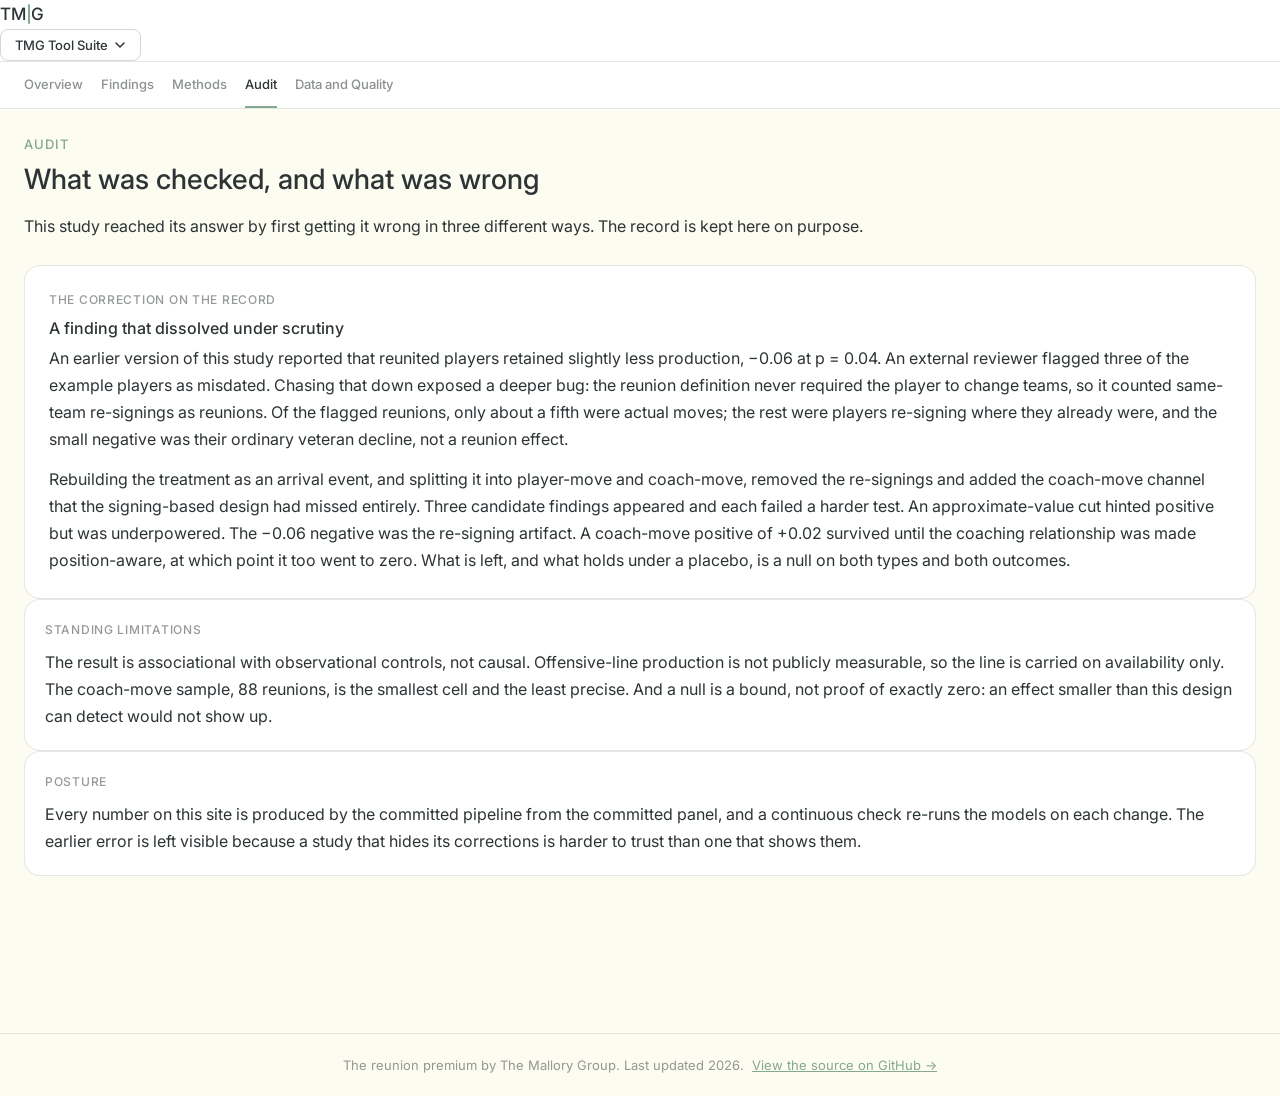
==== commit aa7afa86: "Update navigation links for consistency; changed "Key findings" to "Findings" and updated "Data" to " ====
--- a/audit.html
+++ b/audit.html
@@ -1,78 +1,247 @@
 <!doctype html>
 <html lang="en">
-<head>
-<meta charset="utf-8">
-<meta name="viewport" content="width=device-width, initial-scale=1">
-<title>Audit — The reunion premium</title>
-<link rel="preconnect" href="https://fonts.googleapis.com">
-<link rel="preconnect" href="https://fonts.gstatic.com" crossorigin>
-<link href="https://fonts.googleapis.com/css2?family=Inter:wght@400;500&display=swap" rel="stylesheet">
-<link rel="stylesheet" href="tmg.css">
-<link rel="stylesheet" href="study.css">
-</head>
-<body>
-<nav class="tmg-nav" role="banner">
-  <div class="tmg-logo" aria-label="The Mallory Group"><span>TM</span><div class="tmg-logo-divider" aria-hidden="true"></div><span>G</span></div>
-  <div class="tmg-dropdown-wrap">
-    <button class="tmg-dropdown-btn" id="tmgDdBtn" aria-haspopup="true" aria-expanded="false" aria-controls="tmgDdMenu">TMG Tool Suite
-      <svg class="tmg-chevron" viewBox="0 0 12 12" fill="none" width="12" height="12" aria-hidden="true"><path d="M2 4l4 4 4-4" stroke="currentColor" stroke-width="1.5" stroke-linecap="round"/></svg></button>
-    <div class="tmg-dropdown-menu" id="tmgDdMenu" role="menu">
-      <a href="https://rmallorybpc.github.io/nhl-free-agency-research/welcome.html" target="_blank" rel="noreferrer" role="menuitem">NHL Free Agency Research</a>
-      <a href="https://rmallorybpc.github.io/nflanalysis/dashboard/src/findings.html?season=2022&team_id=PHI" target="_blank" rel="noreferrer" role="menuitem">NFL Analysis</a>
-      <a href="https://rmallorybpc.github.io/nba-research-project/" target="_blank" rel="noreferrer" role="menuitem">NBA Supermax Research</a>
-      <a href="https://rmallorybpc.github.io/nhl-play-for-contract/" target="_blank" rel="noreferrer" role="menuitem">NHL Play for Contract</a>
-      <a href="https://rmallorybpc.github.io/talent-portability-research/" target="_blank" rel="noreferrer" role="menuitem">Talent Portability Research</a>
-      <a href="https://rmallorybpc.github.io/external-hire-premium/" target="_blank" rel="noreferrer" role="menuitem">External Hire Premium</a>
-      <a href="https://rmallorybpc.github.io/nfl-coach-continuity/" target="_blank" rel="noreferrer" role="menuitem">NFL Coach Continuity</a>
-      <a href="https://rmallorybpc.github.io/recipes/" target="_blank" rel="noreferrer" role="menuitem">Recipe Book</a>
-      <a href="https://rmallorybpc.github.io/pdf-multi-agent-analysis/" target="_blank" rel="noreferrer" role="menuitem">PDF Multi-Agent Analysis</a>
-      <a href="https://content-integrity-audit.pages.dev/" target="_blank" rel="noreferrer" role="menuitem">Content Integrity</a>
-      <a href="https://rmallorybpc.github.io/housing-market-intel/" target="_blank" rel="noreferrer" role="menuitem">Housing Market Intel</a>
-      <a href="https://rmallorybpc.github.io/real-estate-report/" target="_blank" rel="noreferrer" role="menuitem">Real Estate Report</a>
-    
+  <head>
+    <meta charset="utf-8" />
+    <meta name="viewport" content="width=device-width, initial-scale=1" />
+    <title>Audit — The reunion premium</title>
+    <link rel="preconnect" href="https://fonts.googleapis.com" />
+    <link rel="preconnect" href="https://fonts.gstatic.com" crossorigin />
+    <link
+      href="https://fonts.googleapis.com/css2?family=Inter:wght@400;500&display=swap"
+      rel="stylesheet"
+    />
+    <link rel="stylesheet" href="tmg.css" />
+    <link rel="stylesheet" href="study.css" />
+  </head>
+  <body>
+    <nav class="tmg-nav" role="banner">
+      <div class="tmg-logo" aria-label="The Mallory Group">
+        <span>TM</span>
+        <div class="tmg-logo-divider" aria-hidden="true"></div>
+        <span>G</span>
+      </div>
+      <div class="tmg-dropdown-wrap">
+        <button
+          class="tmg-dropdown-btn"
+          id="tmgDdBtn"
+          aria-haspopup="true"
+          aria-expanded="false"
+          aria-controls="tmgDdMenu"
+        >
+          TMG Tool Suite
+          <svg
+            class="tmg-chevron"
+            viewBox="0 0 12 12"
+            fill="none"
+            width="12"
+            height="12"
+            aria-hidden="true"
+          >
+            <path
+              d="M2 4l4 4 4-4"
+              stroke="currentColor"
+              stroke-width="1.5"
+              stroke-linecap="round"
+            />
+          </svg>
+        </button>
+        <div class="tmg-dropdown-menu" id="tmgDdMenu" role="menu">
+          <a
+            href="https://rmallorybpc.github.io/nhl-free-agency-research/welcome.html"
+            target="_blank"
+            rel="noreferrer"
+            role="menuitem"
+            >NHL Free Agency Research</a
+          >
+          <a
+            href="https://rmallorybpc.github.io/nflanalysis/dashboard/src/findings.html?season=2022&team_id=PHI"
+            target="_blank"
+            rel="noreferrer"
+            role="menuitem"
+            >NFL Analysis</a
+          >
+          <a
+            href="https://rmallorybpc.github.io/nba-research-project/"
+            target="_blank"
+            rel="noreferrer"
+            role="menuitem"
+            >NBA Supermax Research</a
+          >
+          <a
+            href="https://rmallorybpc.github.io/nhl-play-for-contract/"
+            target="_blank"
+            rel="noreferrer"
+            role="menuitem"
+            >NHL Play for Contract</a
+          >
+          <a
+            href="https://rmallorybpc.github.io/talent-portability-research/"
+            target="_blank"
+            rel="noreferrer"
+            role="menuitem"
+            >Talent Portability Research</a
+          >
+          <a
+            href="https://rmallorybpc.github.io/external-hire-premium/"
+            target="_blank"
+            rel="noreferrer"
+            role="menuitem"
+            >External Hire Premium</a
+          >
+          <a
+            href="https://rmallorybpc.github.io/nfl-coach-continuity/"
+            target="_blank"
+            rel="noreferrer"
+            role="menuitem"
+            >NFL Coach Continuity</a
+          >
+          <a
+            href="https://rmallorybpc.github.io/recipes/"
+            target="_blank"
+            rel="noreferrer"
+            role="menuitem"
+            >Recipe Book</a
+          >
+          <a
+            href="https://rmallorybpc.github.io/pdf-multi-agent-analysis/"
+            target="_blank"
+            rel="noreferrer"
+            role="menuitem"
+            >PDF Multi-Agent Analysis</a
+          >
+          <a
+            href="https://content-integrity-audit.pages.dev/"
+            target="_blank"
+            rel="noreferrer"
+            role="menuitem"
+            >Content Integrity</a
+          >
+          <a
+            href="https://rmallorybpc.github.io/housing-market-intel/"
+            target="_blank"
+            rel="noreferrer"
+            role="menuitem"
+            >Housing Market Intel</a
+          >
+          <a
+            href="https://rmallorybpc.github.io/real-estate-report/"
+            target="_blank"
+            rel="noreferrer"
+            role="menuitem"
+            >Real Estate Report</a
+          >
+        </div>
+      </div>
+    </nav>
+    <div class="study-subnav">
+      <div class="inner">
+        <a href="index.html">Overview</a>
+        <a href="findings.html">Findings</a>
+        <a href="methods.html">Methods</a>
+        <a href="audit.html" class="active">Audit</a>
+        <a href="data.html">Data and Quality</a>
+      </div>
     </div>
-  </div>
-</nav>
-<div class="study-subnav"><div class="inner">
-  <a href="index.html">Overview</a>
-  <a href="findings.html">Key findings</a>
-  <a href="methods.html">Methods</a>
-  <a href="audit.html" class="active">Audit</a>
-  <a href="data.html">Data</a>
-</div></div>
 
-<main class="tmg-page"><div class="tmg-container">
-  <header class="tmg-page-header">
-    <p class="eyebrow">Audit</p>
-    <h1 class="tmg-page-title">What was checked, and what was wrong</h1>
-    <p class="study-desc">This study reached its answer by first getting it wrong in three different ways. The record is kept here on purpose.</p>
-  </header>
-  <section class="tmg-card-wide">
-    <div class="tmg-card-label">The correction on the record</div>
-    <h3 class="tmg-h3">A finding that dissolved under scrutiny</h3>
-    <div class="study-prose">
-      <p>An earlier version of this study reported that reunited players retained slightly less production, &minus;0.06 at p = 0.04. An external reviewer flagged three of the example players as misdated. Chasing that down exposed a deeper bug: the reunion definition never required the player to change teams, so it counted same-team re-signings as reunions. Of the flagged reunions, only about a fifth were actual moves; the rest were players re-signing where they already were, and the small negative was their ordinary veteran decline, not a reunion effect.</p>
-      <p>Rebuilding the treatment as an arrival event, and splitting it into player-move and coach-move, removed the re-signings and added the coach-move channel that the signing-based design had missed entirely. Three candidate findings appeared and each failed a harder test. An approximate-value cut hinted positive but was underpowered. The &minus;0.06 negative was the re-signing artifact. A coach-move positive of +0.02 survived until the coaching relationship was made position-aware, at which point it too went to zero. What is left, and what holds under a placebo, is a null on both types and both outcomes.</p>
-    </div>
-  </section>
-  <section class="tmg-card">
-    <div class="tmg-card-label">Standing limitations</div>
-    <div class="study-prose"><p>The result is associational with observational controls, not causal. Offensive-line production is not publicly measurable, so the line is carried on availability only. The coach-move sample, 88 reunions, is the smallest cell and the least precise. And a null is a bound, not proof of exactly zero: an effect smaller than this design can detect would not show up.</p></div>
-  </section>
-  <section class="tmg-card">
-    <div class="tmg-card-label">Posture</div>
-    <div class="study-prose"><p>Every number on this site is produced by the committed pipeline from the committed panel, and a continuous check re-runs the models on each change. The earlier error is left visible because a study that hides its corrections is harder to trust than one that shows them.</p></div>
-  </section>
-</div></main>
+    <main class="tmg-page">
+      <div class="tmg-container">
+        <header class="tmg-page-header">
+          <p class="eyebrow">Audit</p>
+          <h1 class="tmg-page-title">What was checked, and what was wrong</h1>
+          <p class="study-desc">
+            This study reached its answer by first getting it wrong in three
+            different ways. The record is kept here on purpose.
+          </p>
+        </header>
+        <section class="tmg-card-wide">
+          <div class="tmg-card-label">The correction on the record</div>
+          <h3 class="tmg-h3">A finding that dissolved under scrutiny</h3>
+          <div class="study-prose">
+            <p>
+              An earlier version of this study reported that reunited players
+              retained slightly less production, &minus;0.06 at p = 0.04. An
+              external reviewer flagged three of the example players as
+              misdated. Chasing that down exposed a deeper bug: the reunion
+              definition never required the player to change teams, so it
+              counted same-team re-signings as reunions. Of the flagged
+              reunions, only about a fifth were actual moves; the rest were
+              players re-signing where they already were, and the small negative
+              was their ordinary veteran decline, not a reunion effect.
+            </p>
+            <p>
+              Rebuilding the treatment as an arrival event, and splitting it
+              into player-move and coach-move, removed the re-signings and added
+              the coach-move channel that the signing-based design had missed
+              entirely. Three candidate findings appeared and each failed a
+              harder test. An approximate-value cut hinted positive but was
+              underpowered. The &minus;0.06 negative was the re-signing
+              artifact. A coach-move positive of +0.02 survived until the
+              coaching relationship was made position-aware, at which point it
+              too went to zero. What is left, and what holds under a placebo, is
+              a null on both types and both outcomes.
+            </p>
+          </div>
+        </section>
+        <section class="tmg-card">
+          <div class="tmg-card-label">Standing limitations</div>
+          <div class="study-prose">
+            <p>
+              The result is associational with observational controls, not
+              causal. Offensive-line production is not publicly measurable, so
+              the line is carried on availability only. The coach-move sample,
+              88 reunions, is the smallest cell and the least precise. And a
+              null is a bound, not proof of exactly zero: an effect smaller than
+              this design can detect would not show up.
+            </p>
+          </div>
+        </section>
+        <section class="tmg-card">
+          <div class="tmg-card-label">Posture</div>
+          <div class="study-prose">
+            <p>
+              Every number on this site is produced by the committed pipeline
+              from the committed panel, and a continuous check re-runs the
+              models on each change. The earlier error is left visible because a
+              study that hides its corrections is harder to trust than one that
+              shows them.
+            </p>
+          </div>
+        </section>
+      </div>
+    </main>
 
-<footer class="tmg-footer">
-  The reunion premium by The Mallory Group. Last updated 2026. &nbsp;<a href="https://github.com/rmallorybpc/nfl-coach-continuity" style="color:var(--tmg-sage)">View the source on GitHub &rarr;</a>
-</footer>
-<script>
-(function(){var b=document.getElementById('tmgDdBtn'),m=document.getElementById('tmgDdMenu');if(!b||!m)return;
-b.addEventListener('click',function(e){e.stopPropagation();var o=m.classList.toggle('open');b.classList.toggle('open',o);b.setAttribute('aria-expanded',String(o));});
-document.addEventListener('click',function(){m.classList.remove('open');b.classList.remove('open');b.setAttribute('aria-expanded','false');});
-document.addEventListener('keydown',function(e){if(e.key==='Escape'){m.classList.remove('open');b.classList.remove('open');b.setAttribute('aria-expanded','false');b.focus();}});})();
-</script>
-</body>
+    <footer class="tmg-footer">
+      The reunion premium by The Mallory Group. Last updated 2026. &nbsp;<a
+        href="https://github.com/rmallorybpc/nfl-coach-continuity"
+        style="color: var(--tmg-sage)"
+        >View the source on GitHub &rarr;</a
+      >
+    </footer>
+    <script>
+      (function () {
+        var b = document.getElementById("tmgDdBtn"),
+          m = document.getElementById("tmgDdMenu");
+        if (!b || !m) return;
+        b.addEventListener("click", function (e) {
+          e.stopPropagation();
+          var o = m.classList.toggle("open");
+          b.classList.toggle("open", o);
+          b.setAttribute("aria-expanded", String(o));
+        });
+        document.addEventListener("click", function () {
+          m.classList.remove("open");
+          b.classList.remove("open");
+          b.setAttribute("aria-expanded", "false");
+        });
+        document.addEventListener("keydown", function (e) {
+          if (e.key === "Escape") {
+            m.classList.remove("open");
+            b.classList.remove("open");
+            b.setAttribute("aria-expanded", "false");
+            b.focus();
+          }
+        });
+      })();
+    </script>
+  </body>
 </html>
--- a/study.css
+++ b/study.css
@@ -11,8 +11,13 @@
 	.tmg-nav-main{grid-template-columns:auto 1fr auto;column-gap:10px;padding:0 12px}
 	.tmg-nav-links{justify-content:flex-start;gap:14px;overflow-x:auto;scrollbar-width:thin}
 }
-.study-lede{font-size:15px;color:rgba(45,52,54,.60);max-width:64ch;margin:8px 0 0;line-height:1.6}
+.study-lede{font-size:15px;color:rgba(45,52,54,.60);max-width:none;margin:8px 0 0;line-height:1.6}
 .eyebrow{font-size:13px;font-weight:500;letter-spacing:.08em;text-transform:uppercase;color:var(--tmg-sage);margin:0 0 6px}
+.study-subnav{background:var(--tmg-white);border-bottom:var(--tmg-border)}
+.study-subnav .inner{max-width:1280px;margin:0 auto;min-height:44px;padding:0 24px;display:flex;align-items:center;gap:18px;flex-wrap:nowrap;overflow-x:auto;white-space:nowrap;scrollbar-width:thin}
+.study-subnav .inner a{display:inline-flex;align-items:center;padding:11px 0;border-bottom:2px solid transparent;font-size:13px;font-weight:500;color:rgba(45,52,54,.55);text-decoration:none;white-space:nowrap}
+.study-subnav .inner a:hover{color:var(--tmg-sage-hover)}
+.study-subnav .inner a.active{color:var(--tmg-charcoal);border-bottom-color:var(--tmg-sage)}
 .study-prose p{margin:0 0 12px;font-size:16px;line-height:1.7}
 .study-prose p:last-child{margin-bottom:0}
 .study-prose ul{margin:0;padding:0;list-style:none}
@@ -64,6 +69,7 @@
 }
 
 @media (max-width:980px){
+	.study-subnav .inner{padding:0 12px;gap:14px}
 	.findings-tall-card{min-height:0}
 	.findings-grid .findings-tall-card{grid-column:auto}
 	.methods-tall-card{min-height:0;grid-column:auto}
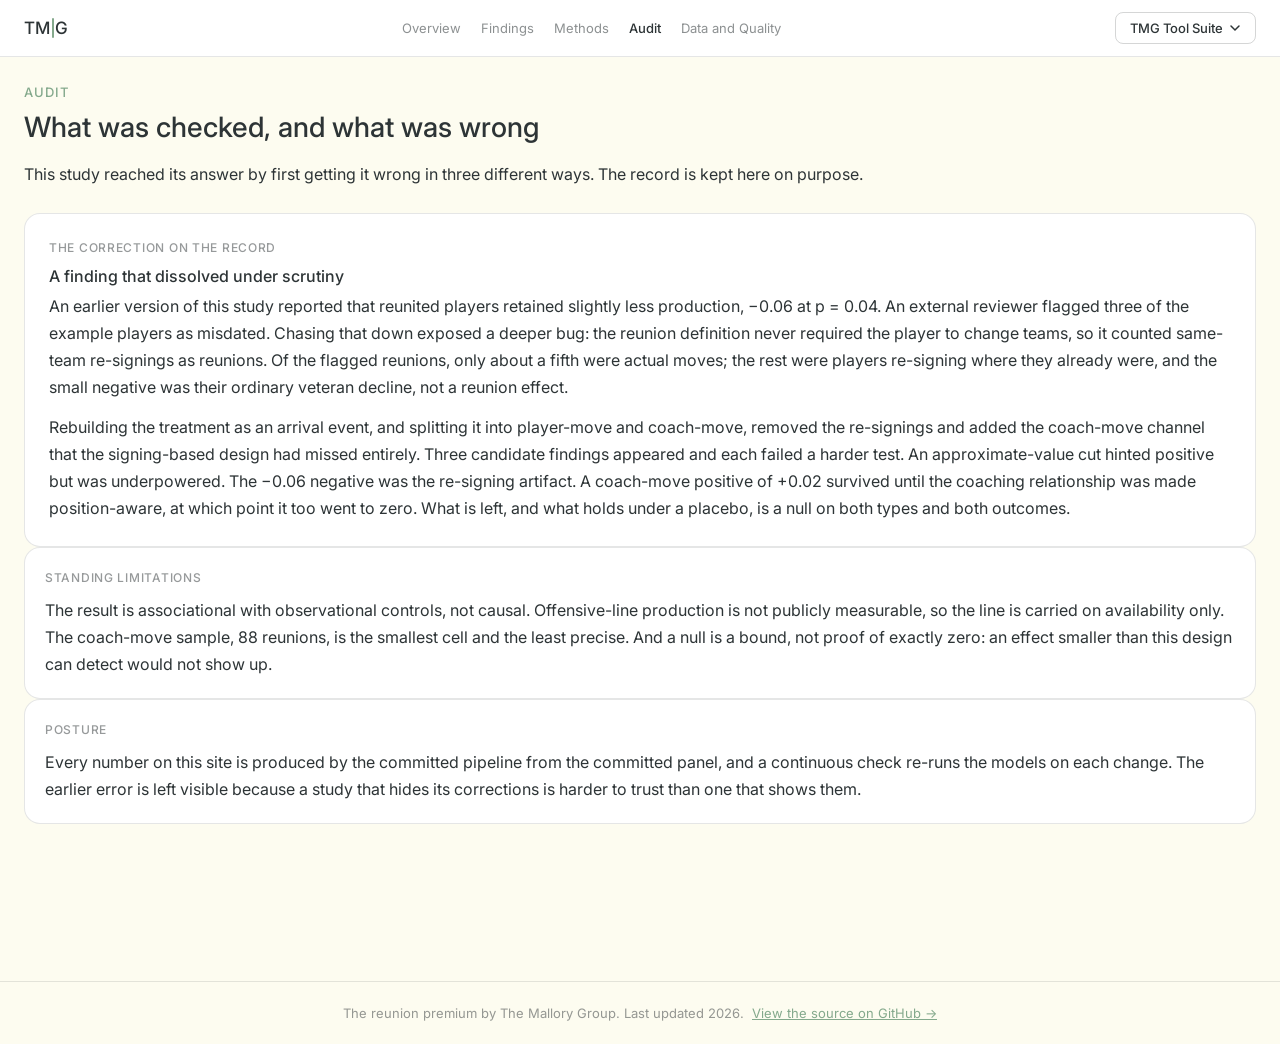
==== commit da833776: "Refactor navigation structure and styles across findings, index, and methods pages; consolidate sub-" ====
--- a/audit.html
+++ b/audit.html
@@ -15,133 +15,133 @@
   </head>
   <body>
     <nav class="tmg-nav" role="banner">
-      <div class="tmg-logo" aria-label="The Mallory Group">
-        <span>TM</span>
-        <div class="tmg-logo-divider" aria-hidden="true"></div>
-        <span>G</span>
-      </div>
-      <div class="tmg-dropdown-wrap">
-        <button
-          class="tmg-dropdown-btn"
-          id="tmgDdBtn"
-          aria-haspopup="true"
-          aria-expanded="false"
-          aria-controls="tmgDdMenu"
-        >
-          TMG Tool Suite
-          <svg
-            class="tmg-chevron"
-            viewBox="0 0 12 12"
-            fill="none"
-            width="12"
-            height="12"
-            aria-hidden="true"
+      <div class="tmg-nav-main">
+        <div class="tmg-logo" aria-label="The Mallory Group">
+          <span>TM</span>
+          <div class="tmg-logo-divider" aria-hidden="true"></div>
+          <span>G</span>
+        </div>
+        <div class="tmg-nav-links" aria-label="Study sections">
+          <a href="index.html">Overview</a>
+          <a href="findings.html">Findings</a>
+          <a href="methods.html">Methods</a>
+          <a href="audit.html" class="active">Audit</a>
+          <a href="data.html">Data and Quality</a>
+        </div>
+        <div class="tmg-dropdown-wrap">
+          <button
+            class="tmg-dropdown-btn"
+            id="tmgDdBtn"
+            aria-haspopup="true"
+            aria-expanded="false"
+            aria-controls="tmgDdMenu"
           >
-            <path
-              d="M2 4l4 4 4-4"
-              stroke="currentColor"
-              stroke-width="1.5"
-              stroke-linecap="round"
-            />
-          </svg>
-        </button>
-        <div class="tmg-dropdown-menu" id="tmgDdMenu" role="menu">
-          <a
-            href="https://rmallorybpc.github.io/nhl-free-agency-research/welcome.html"
-            target="_blank"
-            rel="noreferrer"
-            role="menuitem"
-            >NHL Free Agency Research</a
-          >
-          <a
-            href="https://rmallorybpc.github.io/nflanalysis/dashboard/src/findings.html?season=2022&team_id=PHI"
-            target="_blank"
-            rel="noreferrer"
-            role="menuitem"
-            >NFL Analysis</a
-          >
-          <a
-            href="https://rmallorybpc.github.io/nba-research-project/"
-            target="_blank"
-            rel="noreferrer"
-            role="menuitem"
-            >NBA Supermax Research</a
-          >
-          <a
-            href="https://rmallorybpc.github.io/nhl-play-for-contract/"
-            target="_blank"
-            rel="noreferrer"
-            role="menuitem"
-            >NHL Play for Contract</a
-          >
-          <a
-            href="https://rmallorybpc.github.io/talent-portability-research/"
-            target="_blank"
-            rel="noreferrer"
-            role="menuitem"
-            >Talent Portability Research</a
-          >
-          <a
-            href="https://rmallorybpc.github.io/external-hire-premium/"
-            target="_blank"
-            rel="noreferrer"
-            role="menuitem"
-            >External Hire Premium</a
-          >
-          <a
-            href="https://rmallorybpc.github.io/nfl-coach-continuity/"
-            target="_blank"
-            rel="noreferrer"
-            role="menuitem"
-            >NFL Coach Continuity</a
-          >
-          <a
-            href="https://rmallorybpc.github.io/recipes/"
-            target="_blank"
-            rel="noreferrer"
-            role="menuitem"
-            >Recipe Book</a
-          >
-          <a
-            href="https://rmallorybpc.github.io/pdf-multi-agent-analysis/"
-            target="_blank"
-            rel="noreferrer"
-            role="menuitem"
-            >PDF Multi-Agent Analysis</a
-          >
-          <a
-            href="https://content-integrity-audit.pages.dev/"
-            target="_blank"
-            rel="noreferrer"
-            role="menuitem"
-            >Content Integrity</a
-          >
-          <a
-            href="https://rmallorybpc.github.io/housing-market-intel/"
-            target="_blank"
-            rel="noreferrer"
-            role="menuitem"
-            >Housing Market Intel</a
-          >
-          <a
-            href="https://rmallorybpc.github.io/real-estate-report/"
-            target="_blank"
-            rel="noreferrer"
-            role="menuitem"
-            >Real Estate Report</a
-          >
+            TMG Tool Suite
+            <svg
+              class="tmg-chevron"
+              viewBox="0 0 12 12"
+              fill="none"
+              width="12"
+              height="12"
+              aria-hidden="true"
+            >
+              <path
+                d="M2 4l4 4 4-4"
+                stroke="currentColor"
+                stroke-width="1.5"
+                stroke-linecap="round"
+              />
+            </svg>
+          </button>
+          <div class="tmg-dropdown-menu" id="tmgDdMenu" role="menu">
+            <a
+              href="https://rmallorybpc.github.io/nhl-free-agency-research/welcome.html"
+              target="_blank"
+              rel="noreferrer"
+              role="menuitem"
+              >NHL Free Agency Research</a
+            >
+            <a
+              href="https://rmallorybpc.github.io/nflanalysis/dashboard/src/findings.html?season=2022&team_id=PHI"
+              target="_blank"
+              rel="noreferrer"
+              role="menuitem"
+              >NFL Analysis</a
+            >
+            <a
+              href="https://rmallorybpc.github.io/nba-research-project/"
+              target="_blank"
+              rel="noreferrer"
+              role="menuitem"
+              >NBA Supermax Research</a
+            >
+            <a
+              href="https://rmallorybpc.github.io/nhl-play-for-contract/"
+              target="_blank"
+              rel="noreferrer"
+              role="menuitem"
+              >NHL Play for Contract</a
+            >
+            <a
+              href="https://rmallorybpc.github.io/talent-portability-research/"
+              target="_blank"
+              rel="noreferrer"
+              role="menuitem"
+              >Talent Portability Research</a
+            >
+            <a
+              href="https://rmallorybpc.github.io/external-hire-premium/"
+              target="_blank"
+              rel="noreferrer"
+              role="menuitem"
+              >External Hire Premium</a
+            >
+            <a
+              href="https://rmallorybpc.github.io/nfl-coach-continuity/"
+              target="_blank"
+              rel="noreferrer"
+              role="menuitem"
+              >NFL Coach Continuity</a
+            >
+            <a
+              href="https://rmallorybpc.github.io/recipes/"
+              target="_blank"
+              rel="noreferrer"
+              role="menuitem"
+              >Recipe Book</a
+            >
+            <a
+              href="https://rmallorybpc.github.io/pdf-multi-agent-analysis/"
+              target="_blank"
+              rel="noreferrer"
+              role="menuitem"
+              >PDF Multi-Agent Analysis</a
+            >
+            <a
+              href="https://content-integrity-audit.pages.dev/"
+              target="_blank"
+              rel="noreferrer"
+              role="menuitem"
+              >Content Integrity</a
+            >
+            <a
+              href="https://rmallorybpc.github.io/housing-market-intel/"
+              target="_blank"
+              rel="noreferrer"
+              role="menuitem"
+              >Housing Market Intel</a
+            >
+            <a
+              href="https://rmallorybpc.github.io/real-estate-report/"
+              target="_blank"
+              rel="noreferrer"
+              role="menuitem"
+              >Real Estate Report</a
+            >
+          </div>
         </div>
       </div>
     </nav>
-    <div class="study-subnav">
-      <div class="inner">
-        <a href="index.html">Overview</a>
-        <a href="findings.html">Findings</a>
-        <a href="methods.html">Methods</a>
-        <a href="audit.html" class="active">Audit</a>
-        <a href="data.html">Data and Quality</a>
-      </div>
-    </div>
 
     <main class="tmg-page">
       <div class="tmg-container">
--- a/study.css
+++ b/study.css
@@ -1,76 +1,248 @@
 /* Study-specific supplements. TMG tokens only. Base styles come from tmg.css (CDN). */
-.tmg-nav{display:block;height:auto;padding:0}
-.tmg-nav-main{height:56px;padding:0 24px;display:grid;grid-template-columns:1fr auto 1fr;align-items:center;column-gap:16px}
-.tmg-logo{justify-self:start}
-.tmg-dropdown-wrap{justify-self:end}
-.tmg-nav-links{display:flex;align-items:center;justify-content:center;gap:20px;font-size:13px;white-space:nowrap}
-.tmg-nav-links a{color:rgba(45,52,54,.55);text-decoration:none}
-.tmg-nav-links a.active{color:var(--tmg-charcoal);font-weight:500}
-.tmg-nav-links a:hover{color:var(--tmg-sage-hover)}
-@media (max-width:980px){
-	.tmg-nav-main{grid-template-columns:auto 1fr auto;column-gap:10px;padding:0 12px}
-	.tmg-nav-links{justify-content:flex-start;gap:14px;overflow-x:auto;scrollbar-width:thin}
-}
-.study-lede{font-size:15px;color:rgba(45,52,54,.60);max-width:none;margin:8px 0 0;line-height:1.6}
-.eyebrow{font-size:13px;font-weight:500;letter-spacing:.08em;text-transform:uppercase;color:var(--tmg-sage);margin:0 0 6px}
-.study-subnav{background:var(--tmg-white);border-bottom:var(--tmg-border)}
-.study-subnav .inner{max-width:1280px;margin:0 auto;min-height:44px;padding:0 24px;display:flex;align-items:center;gap:18px;flex-wrap:nowrap;overflow-x:auto;white-space:nowrap;scrollbar-width:thin}
-.study-subnav .inner a{display:inline-flex;align-items:center;padding:11px 0;border-bottom:2px solid transparent;font-size:13px;font-weight:500;color:rgba(45,52,54,.55);text-decoration:none;white-space:nowrap}
-.study-subnav .inner a:hover{color:var(--tmg-sage-hover)}
-.study-subnav .inner a.active{color:var(--tmg-charcoal);border-bottom-color:var(--tmg-sage)}
-.study-prose p{margin:0 0 12px;font-size:16px;line-height:1.7}
-.study-prose p:last-child{margin-bottom:0}
-.study-prose ul{margin:0;padding:0;list-style:none}
-.study-prose li{padding:8px 0;border-bottom:var(--tmg-border);font-size:15px}
-.study-prose li:last-child{border-bottom:none}
-.klabel{color:rgba(45,52,54,.55)}
-.chart-area{display:flex;gap:32px;flex-wrap:wrap;align-items:flex-start}
-.chart-col{flex:1 1 300px;min-width:270px}
-.chart-area-split .chart-col + .chart-col{border-left:var(--tmg-border);padding-left:24px}
-@media (max-width:700px){
-	.chart-area-split .chart-col + .chart-col{border-left:none;padding-left:0}
-}
-.chart-col h4{font-size:12px;font-weight:500;text-transform:uppercase;letter-spacing:.06em;color:rgba(45,52,54,.50);margin:0 0 8px}
-figure{margin:0}
-figcaption{font-size:13px;color:rgba(45,52,54,.55);margin-top:14px;max-width:66ch;line-height:1.6}
-.spread-chart-figure figcaption{max-width:none}
-svg{max-width:100%;height:auto;display:block}
-.chart-point-hit{cursor:default;outline:none}
-.chart-point-hit circle{transition:fill .15s ease,r .15s ease,stroke .15s ease}
-.chart-point-hit:hover circle,.chart-point-hit:focus-visible circle{fill:var(--tmg-sage-hover);r:5}
-.chart-point-hit:focus-visible circle{stroke:rgba(45,52,54,.7);stroke-width:1.25}
-.tmg-table td.num{text-align:right;font-variant-numeric:tabular-nums;white-space:nowrap}
-.pagenav{display:flex;justify-content:space-between;gap:16px;margin-top:var(--tmg-gap);font-size:14px}
-.pagenav a{color:var(--tmg-sage);text-decoration:none}
-.pagenav a:hover{color:var(--tmg-sage-hover)}
-.note{font-size:13px;color:rgba(45,52,54,.55);margin-top:4px}
-
-.study-prose-top{margin-top:8px}
-.study-prose-mid{margin-top:12px}
-.study-prose-block{margin:8px 0 14px}
-.findings-prose-top{margin-top:8px}
-.findings-prose-mid{margin-top:12px}
-.findings-prose-block{margin:8px 0 14px}
-.th-right{text-align:right}
+.tmg-nav {
+  display: block;
+  height: auto;
+  padding: 0 24px;
+}
+.tmg-nav-main {
+  height: 56px;
+  display: grid;
+  grid-template-columns: auto minmax(0, 1fr) auto;
+  align-items: center;
+  column-gap: 20px;
+}
+.tmg-logo {
+  justify-self: start;
+}
+.tmg-dropdown-wrap {
+  justify-self: end;
+}
+.tmg-nav-links {
+  display: flex;
+  align-items: center;
+  justify-content: center;
+  gap: 20px;
+  font-size: 13px;
+  white-space: nowrap;
+  min-width: 0;
+  overflow-x: auto;
+  scrollbar-width: thin;
+}
+.tmg-nav-links a {
+  color: rgba(45, 52, 54, 0.55);
+  text-decoration: none;
+}
+.tmg-nav-links a.active {
+  color: var(--tmg-charcoal);
+  font-weight: 500;
+}
+.tmg-nav-links a:hover {
+  color: var(--tmg-sage-hover);
+}
+@media (max-width: 980px) {
+  .tmg-nav {
+    padding: 0 12px;
+  }
+  .tmg-nav-main {
+    column-gap: 10px;
+  }
+  .tmg-nav-links {
+    justify-content: flex-start;
+    gap: 14px;
+  }
+}
+.study-lede {
+  font-size: 15px;
+  color: rgba(45, 52, 54, 0.6);
+  max-width: none;
+  margin: 8px 0 0;
+  line-height: 1.6;
+}
+.eyebrow {
+  font-size: 13px;
+  font-weight: 500;
+  letter-spacing: 0.08em;
+  text-transform: uppercase;
+  color: var(--tmg-sage);
+  margin: 0 0 6px;
+}
+.study-prose p {
+  margin: 0 0 12px;
+  font-size: 16px;
+  line-height: 1.7;
+}
+.study-prose p:last-child {
+  margin-bottom: 0;
+}
+.study-prose ul {
+  margin: 0;
+  padding: 0;
+  list-style: none;
+}
+.study-prose li {
+  padding: 8px 0;
+  border-bottom: var(--tmg-border);
+  font-size: 15px;
+}
+.study-prose li:last-child {
+  border-bottom: none;
+}
+.klabel {
+  color: rgba(45, 52, 54, 0.55);
+}
+.chart-area {
+  display: flex;
+  gap: 32px;
+  flex-wrap: wrap;
+  align-items: flex-start;
+}
+.chart-col {
+  flex: 1 1 300px;
+  min-width: 270px;
+}
+.chart-area-split .chart-col + .chart-col {
+  border-left: var(--tmg-border);
+  padding-left: 24px;
+}
+@media (max-width: 700px) {
+  .chart-area-split .chart-col + .chart-col {
+    border-left: none;
+    padding-left: 0;
+  }
+}
+.chart-col h4 {
+  font-size: 12px;
+  font-weight: 500;
+  text-transform: uppercase;
+  letter-spacing: 0.06em;
+  color: rgba(45, 52, 54, 0.5);
+  margin: 0 0 8px;
+}
+figure {
+  margin: 0;
+}
+figcaption {
+  font-size: 13px;
+  color: rgba(45, 52, 54, 0.55);
+  margin-top: 14px;
+  max-width: 66ch;
+  line-height: 1.6;
+}
+.spread-chart-figure figcaption {
+  max-width: none;
+}
+svg {
+  max-width: 100%;
+  height: auto;
+  display: block;
+}
+.chart-point-hit {
+  cursor: default;
+  outline: none;
+}
+.chart-point-hit circle {
+  transition:
+    fill 0.15s ease,
+    r 0.15s ease,
+    stroke 0.15s ease;
+}
+.chart-point-hit:hover circle,
+.chart-point-hit:focus-visible circle {
+  fill: var(--tmg-sage-hover);
+  r: 5;
+}
+.chart-point-hit:focus-visible circle {
+  stroke: rgba(45, 52, 54, 0.7);
+  stroke-width: 1.25;
+}
+.tmg-table td.num {
+  text-align: right;
+  font-variant-numeric: tabular-nums;
+  white-space: nowrap;
+}
+.pagenav {
+  display: flex;
+  justify-content: space-between;
+  gap: 16px;
+  margin-top: var(--tmg-gap);
+  font-size: 14px;
+}
+.pagenav a {
+  color: var(--tmg-sage);
+  text-decoration: none;
+}
+.pagenav a:hover {
+  color: var(--tmg-sage-hover);
+}
+.note {
+  font-size: 13px;
+  color: rgba(45, 52, 54, 0.55);
+  margin-top: 4px;
+}
+
+.study-prose-top {
+  margin-top: 8px;
+}
+.study-prose-mid {
+  margin-top: 12px;
+}
+.study-prose-block {
+  margin: 8px 0 14px;
+}
+.findings-prose-top {
+  margin-top: 8px;
+}
+.findings-prose-mid {
+  margin-top: 12px;
+}
+.findings-prose-block {
+  margin: 8px 0 14px;
+}
+.th-right {
+  text-align: right;
+}
 
 /* Key findings page: keep A correction / What it means large and prominent. */
-.findings-tall-card{display:flex;flex-direction:column;min-height:clamp(300px,40vh,520px)}
-.findings-grid .findings-tall-card{grid-column:1/-1}
-
-@media (min-width:1192px){
-	.findings-grid .findings-tall-card{grid-column:span 2;min-height:clamp(340px,46vh,620px)}
+.findings-tall-card {
+  display: flex;
+  flex-direction: column;
+  min-height: clamp(300px, 40vh, 520px);
+}
+.findings-grid .findings-tall-card {
+  grid-column: 1/-1;
+}
+
+@media (min-width: 1192px) {
+  .findings-grid .findings-tall-card {
+    grid-column: span 2;
+    min-height: clamp(340px, 46vh, 620px);
+  }
 }
 
 /* Methods page: make Model and Sources cards occupy more of the row and viewport. */
-.methods-tall-card{display:flex;flex-direction:column;min-height:clamp(360px,48vh,620px);grid-column:1/-1}
-
-@media (min-width:1192px){
-	.methods-tall-card{grid-column:span 2;min-height:clamp(420px,58vh,760px)}
-}
-
-@media (max-width:980px){
-	.study-subnav .inner{padding:0 12px;gap:14px}
-	.findings-tall-card{min-height:0}
-	.findings-grid .findings-tall-card{grid-column:auto}
-	.methods-tall-card{min-height:0;grid-column:auto}
-}
+.methods-tall-card {
+  display: flex;
+  flex-direction: column;
+  min-height: clamp(360px, 48vh, 620px);
+  grid-column: 1/-1;
+}
+
+@media (min-width: 1192px) {
+  .methods-tall-card {
+    grid-column: span 2;
+    min-height: clamp(420px, 58vh, 760px);
+  }
+}
+
+@media (max-width: 980px) {
+  .findings-tall-card {
+    min-height: 0;
+  }
+  .findings-grid .findings-tall-card {
+    grid-column: auto;
+  }
+  .methods-tall-card {
+    min-height: 0;
+    grid-column: auto;
+  }
+}
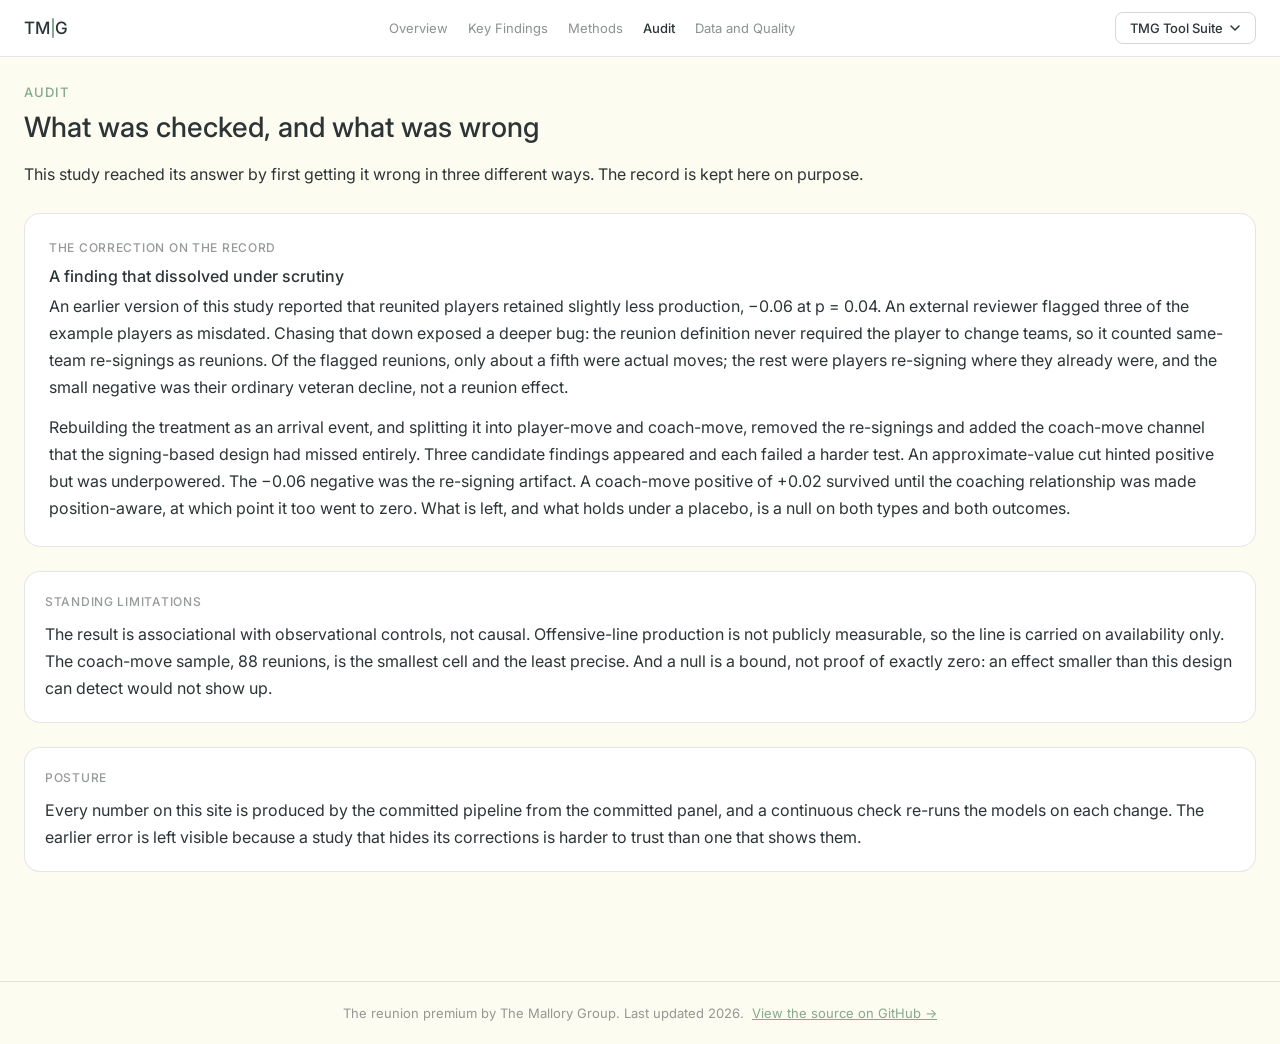
==== commit 2ae006f0: "Update navigation links to "Key Findings" for consistency across all pages; enhance CSS for improved" ====
--- a/audit.html
+++ b/audit.html
@@ -23,7 +23,7 @@
         </div>
         <div class="tmg-nav-links" aria-label="Study sections">
           <a href="index.html">Overview</a>
-          <a href="findings.html">Findings</a>
+          <a href="findings.html">Key Findings</a>
           <a href="methods.html">Methods</a>
           <a href="audit.html" class="active">Audit</a>
           <a href="data.html">Data and Quality</a>
--- a/study.css
+++ b/study.css
@@ -74,6 +74,14 @@
 .study-prose p:last-child {
   margin-bottom: 0;
 }
+
+/* Add breathing room between stacked card blocks outside grid layouts. */
+.tmg-container > section[class^="tmg-card"] + section[class^="tmg-card"],
+.tmg-container > section[class^="tmg-card"] + .tmg-bento-grid,
+.tmg-container > .tmg-bento-grid + section[class^="tmg-card"] {
+  margin-top: var(--tmg-gap);
+}
+
 .study-prose ul {
   margin: 0;
   padding: 0;
